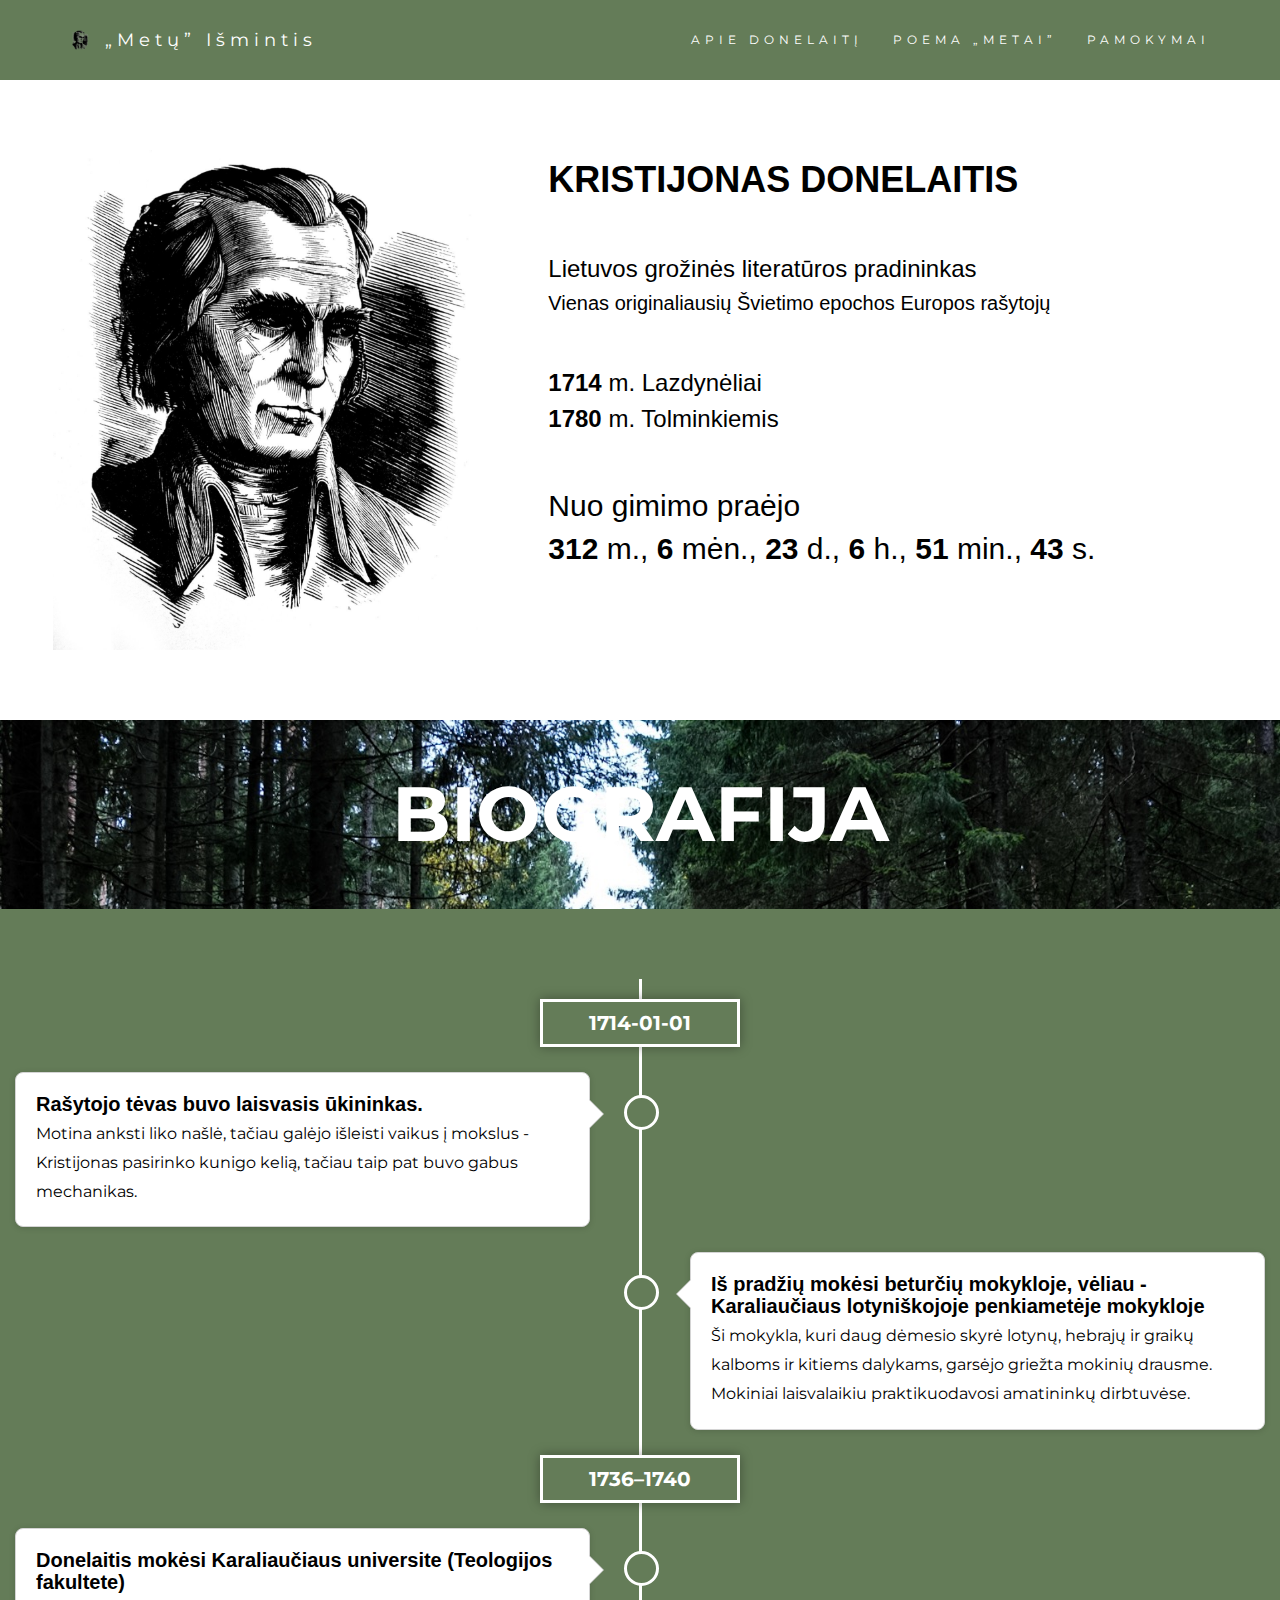
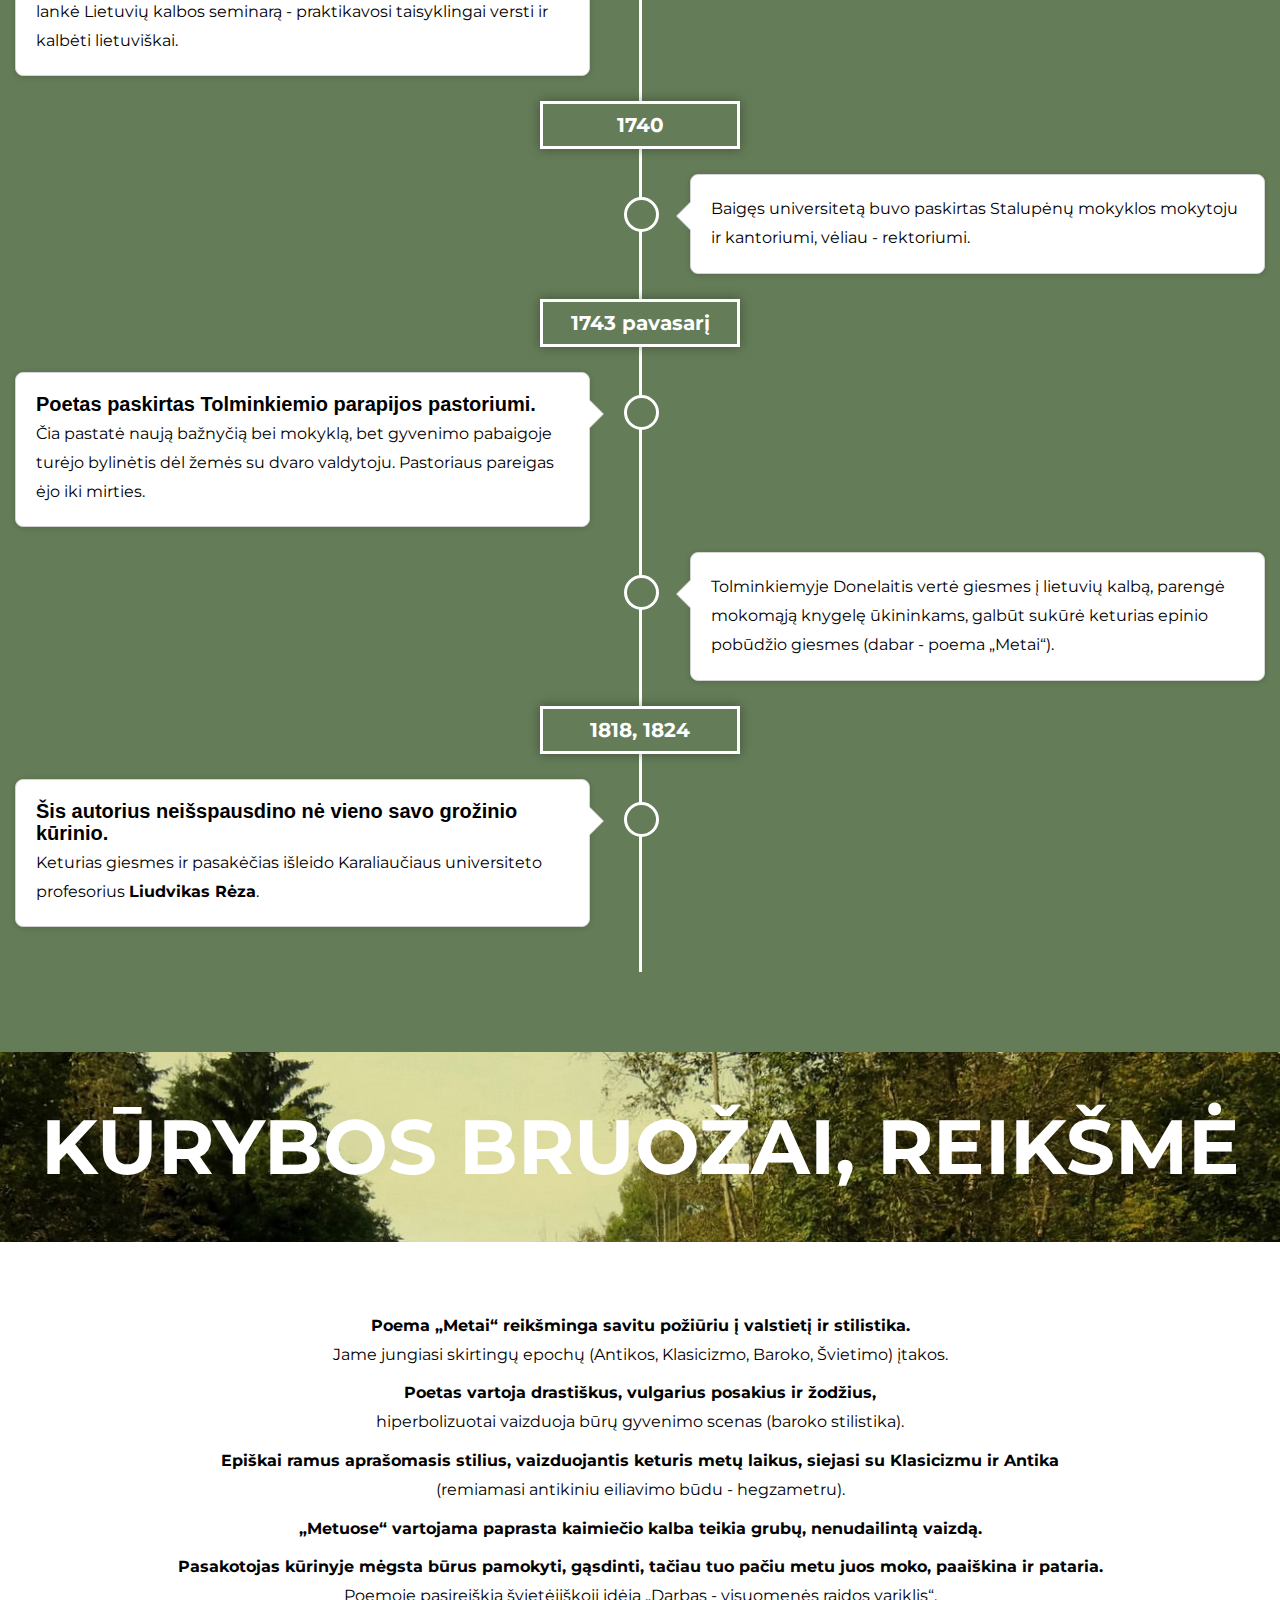
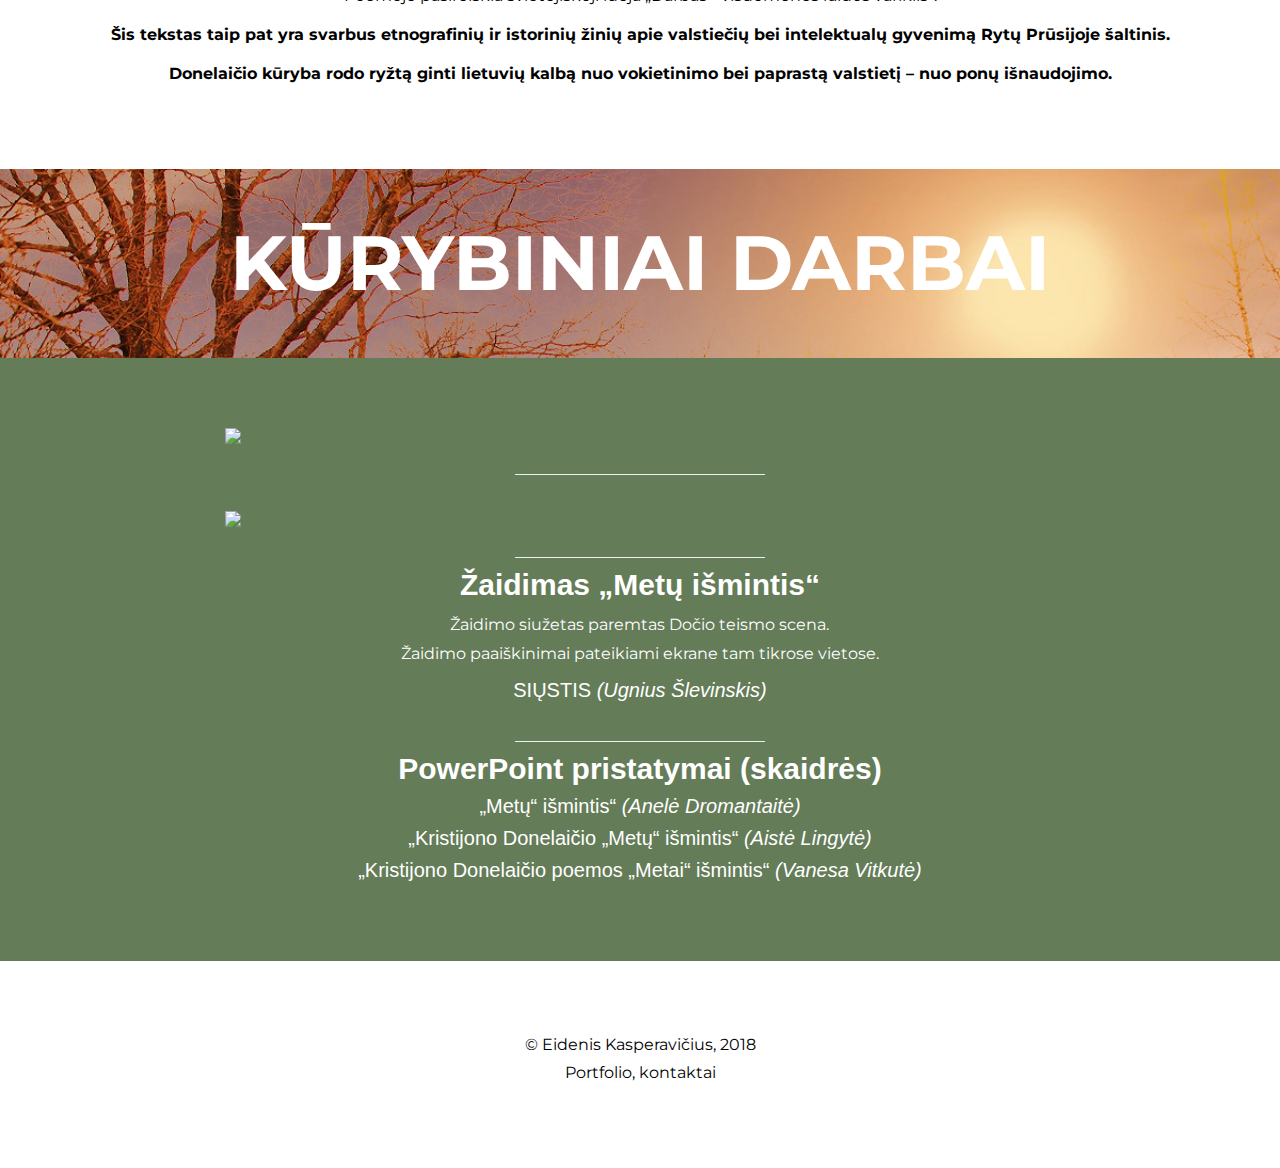
==== index.html @ 5c20af66 "pridėtas vaizdo įrašas" ====
<!DOCTYPE html>
<html lang="en">
<head>
  <!-- Theme Made By www.w3schools.com - No Copyright -->
  <title>Kristijonas Donelaitis</title>
  <meta charset="utf-8">
  <meta name="viewport" content="width=device-width, initial-scale=1">

  <!--ICONS-->
  <link rel="apple-touch-icon" sizes="180x180" href="./icons/apple-touch-icon.png">
  <link rel="icon" type="image/png" sizes="32x32" href="./icons/favicon-32x32.png">
  <link rel="icon" type="image/png" sizes="16x16" href="./icons/favicon-16x16.png">
  <link rel="manifest" href="./icons/site.webmanifest">
  <link rel="mask-icon" href="./icons/safari-pinned-tab.svg" color="#5bbad5">
  <link rel="shortcut icon" href="./icons/favicon.ico">
  <meta name="apple-mobile-web-app-title" content="Kristijonas Donelaitis">
  <meta name="application-name" content="Kristijonas Donelaitis">
  <meta name="msapplication-TileColor" content="#ffc40d">
  <meta name="msapplication-config" content="./icons/browserconfig.xml">
  <meta name="theme-color" content="#ffffff">

  <link rel="stylesheet" href="https://maxcdn.bootstrapcdn.com/bootstrap/3.3.7/css/bootstrap.min.css">
  <link href="https://fonts.googleapis.com/css?family=Montserrat" rel="stylesheet">
  <script src="https://ajax.googleapis.com/ajax/libs/jquery/3.3.1/jquery.min.js"></script>
  <script src="https://maxcdn.bootstrapcdn.com/bootstrap/3.3.7/js/bootstrap.min.js"></script>
  <link rel="stylesheet" href="https://www.w3schools.com/w3css/4/w3.css">
  <link rel="stylesheet" href="https://use.fontawesome.com/releases/v5.5.0/css/all.css" integrity="sha384-B4dIYHKNBt8Bc12p+WXckhzcICo0wtJAoU8YZTY5qE0Id1GSseTk6S+L3BlXeVIU" crossorigin="anonymous">
  <link rel="stylesheet" href="./css/index.css"><link rel="stylesheet" href="./css/timeline.css">
</head>
<body>

<!-- Meniu -->
<header>
  <nav class="navbar navbar-fixed-top navbar-default">
    <div class="container">
      <div class="navbar-header">
        <button type="button" class="navbar-toggle" data-toggle="collapse" data-target="#myNavbar">
          <span class="icon-bar"></span>
          <span class="icon-bar"></span>
          <span class="icon-bar"></span>
        </button>
        <img class="navbar-brand img-responsive" height="50" id="main_logo" src="./icons/favicon-32x32.png"/>
        <a class="navbar-brand" id="main-title" href="#">„Metų” Išmintis</a>
      </div>
      <div class="collapse navbar-collapse" id="myNavbar">
        <ul class="nav navbar-nav navbar-right">
          <li><a href="#">APIE DONELAITĮ</a></li>
          <li><a href="./poema.html">POEMA „METAI”</a></li>
          <li><a href="./pamokymai.html">PAMOKYMAI</a></li>
        </ul>
      </div>
    </div>
  </nav>
</header>
<!-- */Meniu -->

<div class="container-fluid bg-1">
  <div class="row">
    <div class="col-lg-5 center-block text-center">
      <a href="https://lt.wikipedia.org/wiki/Kristijonas_Donelaitis">
        <img src="./img/profile.jpg" id="profile"/>
      </a>
    </div>
    <div class="col-lg-7" class="align-middle text-center">
      <h1 class="align-center"><b>KRISTIJONAS DONELAITIS</b></h1>
      <br>
      <h3>Lietuvos grožinės literatūros pradininkas</h3>
      <h4>Vienas originaliausių Švietimo epochos Europos rašytojų</h4>
      <br>
      <h3><i class="fab fa-envira"></i> <b>1714</b> m. Lazdynėliai</h3>
      <h3><i class="fas fa-cross"></i> <b>1780</b> m. Tolminkiemis</h3>
      <br>
      <h2>Nuo gimimo praėjo</h2>
      <h2 id="counter">klaida</h2>
    </div>
  </div>
</div>

<div class="block">
  <img class="img-parallax" data-speed="-0.75" src="./img/1.jpg" />
  <div><b>BIOGRAFIJA</b></div>
</div>

<div class="container-fluid timeline-container">
  <ul class="timeline">
      <li><div class="tldate">1714-01-01</div></li>
      <li>
        <div class="tl-circ"></div>
        <div class="timeline-panel">
          <div class="tl-heading">
            <h4>Rašytojo tėvas buvo laisvasis ūkininkas.</h4>
          </div>
          <div class="tl-body">
            <p>Motina anksti liko našlė, tačiau galėjo išleisti vaikus į mokslus - Kristijonas pasirinko kunigo kelią, tačiau taip pat buvo gabus mechanikas.</p>
          </div>
        </div>
      </li>
      <li class="timeline-inverted">
        <div class="tl-circ"></div>
        <div class="timeline-panel">
          <div class="tl-heading">
            <h4>Iš pradžių mokėsi beturčių mokykloje, vėliau - Karaliaučiaus lotyniškojoje penkiametėje mokykloje</h4>
          </div>
          <div class="tl-body">
            <p>Ši mokykla, kuri daug dėmesio skyrė lotynų, hebrajų ir graikų kalboms ir kitiems dalykams, garsėjo griežta mokinių drausme. Mokiniai laisvalaikiu praktikuodavosi amatininkų dirbtuvėse.</p>
          </div>
        </div>
      </li>
      <li><div class="tldate">1736–1740</div></li>
      <li>
        <div class="tl-circ"></div>
        <div class="timeline-panel">
          <div class="tl-heading">
            <h4>Donelaitis mokėsi Karaliaučiaus universite (Teologijos fakultete)</h4>
          </div>
          <div class="tl-body">
            <p>lankė Lietuvių kalbos seminarą - praktikavosi taisyklingai versti ir kalbėti lietuviškai.</p>
          </div>
        </div>
      </li>
      <li><div class="tldate">1740</div></li>
      <li class="timeline-inverted">
        <div class="tl-circ"></div>
        <div class="timeline-panel">
          <div class="tl-body">
            <p>Baigęs universitetą buvo paskirtas Stalupėnų mokyklos mokytoju ir kantoriumi, vėliau - rektoriumi.</p>
          </div>
        </div>
      </li>
      <li><div class="tldate">1743 pavasarį</div></li>
      <li>
        <div class="tl-circ"></div>
        <div class="timeline-panel">
          <div class="tl-heading">
            <h4>Poetas paskirtas Tolminkiemio parapijos pastoriumi.</h4>
          </div>
          <div class="tl-body">
            <p>Čia pastatė naują bažnyčią bei mokyklą, bet gyvenimo pabaigoje turėjo bylinėtis dėl žemės su dvaro valdytoju. Pastoriaus pareigas ėjo iki mirties.</p>
          </div>
        </div>
      </li>
      <li class="timeline-inverted">
        <div class="tl-circ"></div>
        <div class="timeline-panel">
          <div class="tl-body">
            <p>Tolminkiemyje Donelaitis vertė giesmes į lietuvių kalbą, parengė mokomąją knygelę ūkininkams, galbūt sukūrė keturias epinio pobūdžio giesmes (dabar - poema „Metai“).</p>
          </div>
        </div>
      </li>
      <li><div class="tldate">1818, 1824</div></li>
      <li>
        <div class="tl-circ"></div>
        <div class="timeline-panel">
          <div class="tl-heading">
            <h4>Šis autorius neišspausdino nė vieno savo grožinio kūrinio.</h4>
          </div>
          <div class="tl-body">
            <p> Keturias giesmes ir pasakėčias išleido Karaliaučiaus universiteto profesorius <b>Liudvikas Rėza</b>.</p>
          </div>
        </div>
      </li>
    </ul>
</div>

<div class="block smallerBlock">
  <img class="img-parallax" data-speed="-0.75" src="./img/2.jpg" />
  <div class="smallerText"><b>KŪRYBOS BRUOŽAI, REIKŠMĖ</b></div>
</div>

<div class="container-fluid text-center bg-1">
  <ul class="no_bullets">
    <li><p><b>Poema „Metai“ reikšminga savitu požiūriu į valstietį ir stilistika.</b> <br>Jame jungiasi skirtingų epochų (Antikos, Klasicizmo, Baroko, Švietimo) įtakos. </p></li>
    <i class="fas fa-arrow-down"></i>
    <li><p><b>Poetas vartoja drastiškus, vulgarius posakius ir žodžius,</b><br> hiperbolizuotai vaizduoja būrų gyvenimo scenas (baroko stilistika).</p></li>
    <i class="fas fa-arrow-down"></i>
    <li><p><b>Epiškai ramus aprašomasis stilius, vaizduojantis keturis metų laikus, siejasi su Klasicizmu ir Antika</b><br> (remiamasi antikiniu eiliavimo būdu - hegzametru).</p></li>
    <i class="fas fa-arrow-down"></i>
    <li><p><b>„Metuose“ vartojama paprasta kaimiečio kalba teikia grubų, nenudailintą vaizdą.</b></p></li>
    <i class="fas fa-arrow-down"></i>
    <li><p><b>Pasakotojas kūrinyje mėgsta būrus pamokyti, gąsdinti, tačiau tuo pačiu metu juos moko, paaiškina ir pataria.</b><br> Poemoje pasireiškia švietėjiškoji idėja „Darbas - visuomenės raidos variklis“.</p></li>
    <i class="fas fa-arrow-down"></i>
    <li><p><b>Šis tekstas taip pat yra svarbus etnografinių ir istorinių žinių apie valstiečių bei intelektualų gyvenimą Rytų Prūsijoje šaltinis.</b></p></li>
    <i class="fas fa-arrow-down"></i>
    <li><p><b>Donelaičio kūryba rodo ryžtą ginti lietuvių kalbą nuo vokietinimo bei paprastą valstietį – nuo ponų išnaudojimo.</b></p></li>
  </ul>
</div>

<div class="block">
  <img class="img-parallax" data-speed="-0.75" src="./img/8.jpg" />
  <div><b>KŪRYBINIAI DARBAI</b></div>
</div>

<div class="container-fluid text-center bg-2">
  <div class="row">
    <div class="col-md-1"></div>
    <div class="col-md-10">
      <div class="wrapper">
          <div class="h_iframe">
              <img class="ratio" src="http://placehold.it/16x9"/>
              <iframe src="https://www.youtube-nocookie.com/embed/yUpT_P3wn9A" frameborder="0" allowfullscreen></iframe>
          </div>
      </div>
    </div>
    <div class="col-md-1"></div>
  </div>
  <hr class="proj-hr">
  <br>
  <div class="row">
    <div class="col-md-1"></div>
    <div class="col-md-10">
      <div class="wrapper">
          <div class="h_iframe">
              <img class="ratio" src="http://placehold.it/16x9"/>
              <iframe width="560" height="315" src="https://www.youtube.com/embed/qPJymT4bkq0" frameborder="0" allow="accelerometer; autoplay; encrypted-media; gyroscope; picture-in-picture" allowfullscreen></iframe>
          </div>
      </div>
    </div>
    <div class="col-md-1"></div>
  </div>
  <hr class="proj-hr">
  <div class="row">
    <div class="col-md-2"></div>
    <div class="col-md-8 text-center">
      <h2><b>Žaidimas „Metų išmintis“</b></h2>
      <p>Žaidimo siužetas paremtas Dočio teismo scena.<br>Žaidimo paaiškinimai pateikiami ekrane tam tikrose vietose.</p>
      <h4><a href="https://www68.zippyshare.com/d/K760umz9/116/metai0.8.zip">SIŲSTIS</a> <i>(Ugnius Šlevinskis)</i></h4>
    </div>
    <div class="col-md-2"></div>
  </div>
  <hr class="proj-hr">
  <div class="row">
    <div class="col-md-2"></div>
    <div class="col-md-8">
      <h2><b>PowerPoint pristatymai (skaidrės)</b></h2>
      <h4><a href="./files/metu-ismintis-2.pptx">„Metų“ išmintis“</a> <i>(Anelė Dromantaitė)</i></h4>
      <h4><a href="./files/metu-ismintis-1.pptx">„Kristijono Donelaičio „Metų“ išmintis“</a> <i>(Aistė Lingytė)</i></h4>
      <h4><a href="./files/metu-ismintis-3.pptx">„Kristijono Donelaičio poemos „Metai“ išmintis“</a> <i>(Vanesa Vitkutė)</i></h4>
    </div>
    <div class="col-md-2"></div>
  </div>
</div>

<!-- Kontaktai -->
<footer class="container-fluid bg-1 text-center">
	<p>© Eidenis Kasperavičius, 2018<br>
	<a href="https://bit.ly/eidenis">Portfolio, kontaktai</a></p>
</footer>
<!-- /*Kontaktai -->

<script src="./js/moment.js"></script>
<script src="./js/index.js"></script>
</body>
</html>
---- css/index.css ----
body {
    font: 20px Montserrat, sans-serif;
    line-height: 1.8;
    color: #f5f6f7;
}
p {font-size: 16px;}
.margin {margin-bottom: 45px;}
.bg-1 {
    background-color: #ffffff; /* Green */
    color: #000;
}
.bg-2 {
    background-color: #647c58; /* Dark Blue */
    color: #ffffff;
}
.bg-3 {
    background-color: #ffffff; /* White */
    color: #555555;
}
.bg-4 {
    background-color: #2f2f2f; /* Black Gray */
    color: #fff;
}
.container-fluid {
    padding-top: 70px;
    padding-bottom: 70px;
}
.navbar {
    background-color: #647c58;
    padding-top: 15px;
    padding-bottom: 15px;
    border: 0;
    border-radius: 0;
    margin-bottom: 0;
    font-size: 12px;
    letter-spacing: 5px;
    z-index: 2;
}
.navbar a {
  color: #fff !important;
}
.navbar-nav  li a:hover {
    color: black !important;
}
.navbar-header {
  height: 50px;
}
.navbar-brand {
  height: 50px;
}
img {
  size: 100px;
}
@media (max-width: 369px) {
  #main_logo {
    display: none;
  }
}

body {
  padding-top: 80px;
}

#profile {
  max-height: 500px;
  max-width: 427px;
  width: 100%;
}

.transparent {
  opacity: 0.9;
}

.narrow {
  width: 70%;
  margin:auto;
}
#img1 {
  max-height: 400px;
}

.vert-center {
  display: flex;
  align-items: center;
}

.darkborderright {
  border-right: 1px solid black;
}
.darkborderleft {
  border-left: 1px solid black;
}
.borderright {
  border-right: 1px solid white;
}
.borderleft {
  border-left: 1px solid white;
}

@media (max-width: 1200px) {
  .navbar-header {
      float: none;
  }
  .navbar-left,.navbar-right {
      float: none !important;
  }
  .navbar-toggle {
      display: block;
  }
  .navbar-collapse {
      border-top: 1px solid transparent;
      box-shadow: inset 0 1px 0 rgb(255, 255, 255, 0.3);
      border-top-color: rgb(255, 255, 255, 0.3) !important;
  }
  .navbar-fixed-top {
      top: 0;
      border-width: 0 0 1px;
  }
  .navbar-collapse.collapse {
      display: none!important;
  }
  .navbar-nav {
     float: none!important;
     margin-top: 7.5px;
  }
  .navbar-nav>li {
      float: none;
  }
  .navbar-nav>li>a {
      padding-top: 10px;
      padding-bottom: 10px;
  }
  .collapse.in{
      display:block !important;
  }
  .borderleft {
    border: none;
  }
  .borderright {
    border: none;
  }
  .darkborderleft {
    border: none;
  }
  .darkborderright {
    border: none;
  }
}

.no_bullets {
  list-style-type: none;
  padding-left: 0;
}

#turinys {
  margin:auto;
  padding:0;
}

a.anchor {
    display: block;
    position: relative;
    top: -80px;
    visibility: hidden;
}

pre {
  border: none;
}

.bg-2 pre {
  background-color: #647c58;
  color: #fff;
}

#myBtn {
    display: none; /* Hidden by default */
    position: fixed; /* Fixed/sticky position */
    bottom: 20px; /* Place the button at the bottom of the page */
    right: 30px; /* Place the button 30px from the right */
    z-index: 99; /* Make sure it does not overlap */
    border: none; /* Remove borders */
    outline: none; /* Remove outline */
    background-color: #647c58; /* Set a background color */
    border: 2px solid;
    color: white; /* Text color */
    border-color: white;
    cursor: pointer; /* Add a mouse pointer on hover */
    padding: 15px; /* Some padding */
    border-radius: 10px; /* Rounded corners */
    font-size: 18px; /* Increase font size */
}

#myBtn:hover {
    background-color: white; /* Add a dark-grey background on hover */
    color: #647c58; /* Text color */
    border-color: #647c58;
}

.pamokymai-title {
  display: inline;
  font-weight: bold;
}

.pamokymai-quote, .poema-body pre {
  font-size: 15px;
}

.poema-body p {
  text-align: center;
}

/* Container holding the image and the text */
.mycontainer {
  position: relative;
  text-align: center;
  color: white;
  width: 100%;
  padding: 0;
}

.shadow {
  box-shadow: 0px 8px 10px -5px black;
}

.headingimage {
  position: relative;
  z-index: -2;
  width: 100%;
}

/* Centered text */
.centered {
  position: absolute;
  top: 50%;
  left: 50%;
  transform: translate(-50%, -50%);
}

/*---------------------PARLAX----------------------*/
.block{
  width: 100%;
  height: 100%;
  position: relative;
  overflow: hidden;
  font-size: 16px;
}
.block div{
  position: relative;
  display: block;
  text-align: center;
  margin: 0;
  top: 50%;
  font-size: 6vw;
  color: white;
  font-weight: 400;
  padding-top: 2vw;
  padding-bottom: 2vw;
}
.img-parallax {
  width: 100vmax;
  z-index: -1;
  position: absolute;
  top: 0;
  left: 50%;
  transform: translate(-50%,0);
  pointer-events: none
}

.smallerBlock {
  font-size: 8px;
}

.smallerBlock div {
  font-size: 6vw;
}

.wrapper         {width:80%;height:100%;margin:0 auto}
.h_iframe        {position:relative;}
.h_iframe .ratio {display:block;width:100%;height:auto;}
.h_iframe iframe {position:absolute;top:0;left:0;width:100%; height:100%;}

.proj-hr {
  width: 20%;
  margin:auto;
  margin-top: 30px;
}
---- css/timeline.css ----
.timeline-container { background: #647c58; }

.timeline-container img { border: 0; max-width: 100%; }

.page-header h1 {
  font-size: 3.26em;
  text-align: center;
  color: #efefef;
  text-shadow: 1px 1px 0 #000;
}

/** timeline box structure **/
.timeline {
  list-style: none;
  padding: 20px 0 20px;
  position: relative;
}

.timeline:before {
  top: 0;
  bottom: 0;
  position: absolute;
  content: " ";
  width: 3px;
  background-color: white;
  left: 50%;
  margin-left: -1.5px;
}

.tldate {
  display: block;
  width: 200px;
  background: #647c58;
  border: 3px solid white;
  color: white;
  margin: 0 auto;
  padding: 3px 0;
  font-weight: bold;
  text-align: center;
  -webkit-box-shadow: 0 0 11px rgba(0,0,0,0.35);
}

.timeline li {
  margin-bottom: 25px;
  position: relative;
}

.timeline li:before, .timeline li:after {
  content: " ";
  display: table;
}
.timeline li:after {
  clear: both;
}
.timeline li:before, .timeline li:after {
  content: " ";
  display: table;
}

/** timeline panels **/
.timeline li .timeline-panel {
  width: 46%;
  float: left;
  background: #fff;
  border: 1px solid #d4d4d4;
  padding: 20px;
  position: relative;
  -webkit-border-radius: 8px;
  -moz-border-radius: 8px;
  border-radius: 8px;
  -webkit-box-shadow: 0 1px 6px rgba(0, 0, 0, 0.15);
  -moz-box-shadow: 0 1px 6px rgba(0, 0, 0, 0.15);
  box-shadow: 0 1px 6px rgba(0, 0, 0, 0.15);
}

/** panel arrows **/
.timeline li .timeline-panel:before {
  position: absolute;
  top: 26px;
  right: -15px;
  display: inline-block;
  border-top: 15px solid transparent;
  border-left: 15px solid #ccc;
  border-right: 0 solid #ccc;
  border-bottom: 15px solid transparent;
  content: " ";
}

.timeline li .timeline-panel:after {
  position: absolute;
  top: 27px;
  right: -14px;
  display: inline-block;
  border-top: 14px solid transparent;
  border-left: 14px solid #fff;
  border-right: 0 solid #fff;
  border-bottom: 14px solid transparent;
  content: " ";
}
.timeline li .timeline-panel.noarrow:before, .timeline li .timeline-panel.noarrow:after {
  top:0;
  right:0;
  display: none;
  border: 0;
}

.timeline li.timeline-inverted .timeline-panel {
  float: right;
}

.timeline li.timeline-inverted .timeline-panel:before {
  border-left-width: 0;
  border-right-width: 15px;
  left: -15px;
  right: auto;
}

.timeline li.timeline-inverted .timeline-panel:after {
  border-left-width: 0;
  border-right-width: 14px;
  left: -14px;
  right: auto;
}


/** timeline circle icons **/
.timeline li .tl-circ {
  position: absolute;
  top: 23px;
  left: 50%;
  text-align: center;
  background: #647c58;
  color: #fff;
  width: 35px;
  height: 35px;
  line-height: 35px;
  margin-left: -16px;
  border: 3px solid white;
  border-top-right-radius: 50%;
  border-top-left-radius: 50%;
  border-bottom-right-radius: 50%;
  border-bottom-left-radius: 50%;
  z-index: 1;
}


/** timeline content **/

.tl-heading h4 {
  margin: 0;
  color: black;
  margin-bottom: 5px;
  font-weight: bold;
}
.tl-body p {
  color: black;
}

.tl-body p, .tl-body ul {
  margin-bottom: 0;
}

.tl-body > p + p {
  margin-top: 5px;
}

/** media queries **/
@media (max-width: 991px) {
  .timeline li .timeline-panel {
    width: 44%;
  }
}

@media (max-width: 700px) {
  .page-header h1 { font-size: 1.8em; }

  ul.timeline:before {
    left: 40px;
  }

  .tldate { width: 140px; }

  ul.timeline li .timeline-panel {
    width: calc(100% - 90px);
    width: -moz-calc(100% - 90px);
    width: -webkit-calc(100% - 90px);
  }

  ul.timeline li .tl-circ {
    top: 22px;
    left: 22px;
    margin-left: 0;

  }
  ul.timeline > li > .tldate {
    margin: 0;
  }

  ul.timeline > li > .timeline-panel {
    float: right;
  }

  ul.timeline > li > .timeline-panel:before {
    border-left-width: 0;
    border-right-width: 15px;
    left: -15px;
    right: auto;
  }

  ul.timeline > li > .timeline-panel:after {
    border-left-width: 0;
    border-right-width: 14px;
    left: -14px;
    right: auto;
  }
}
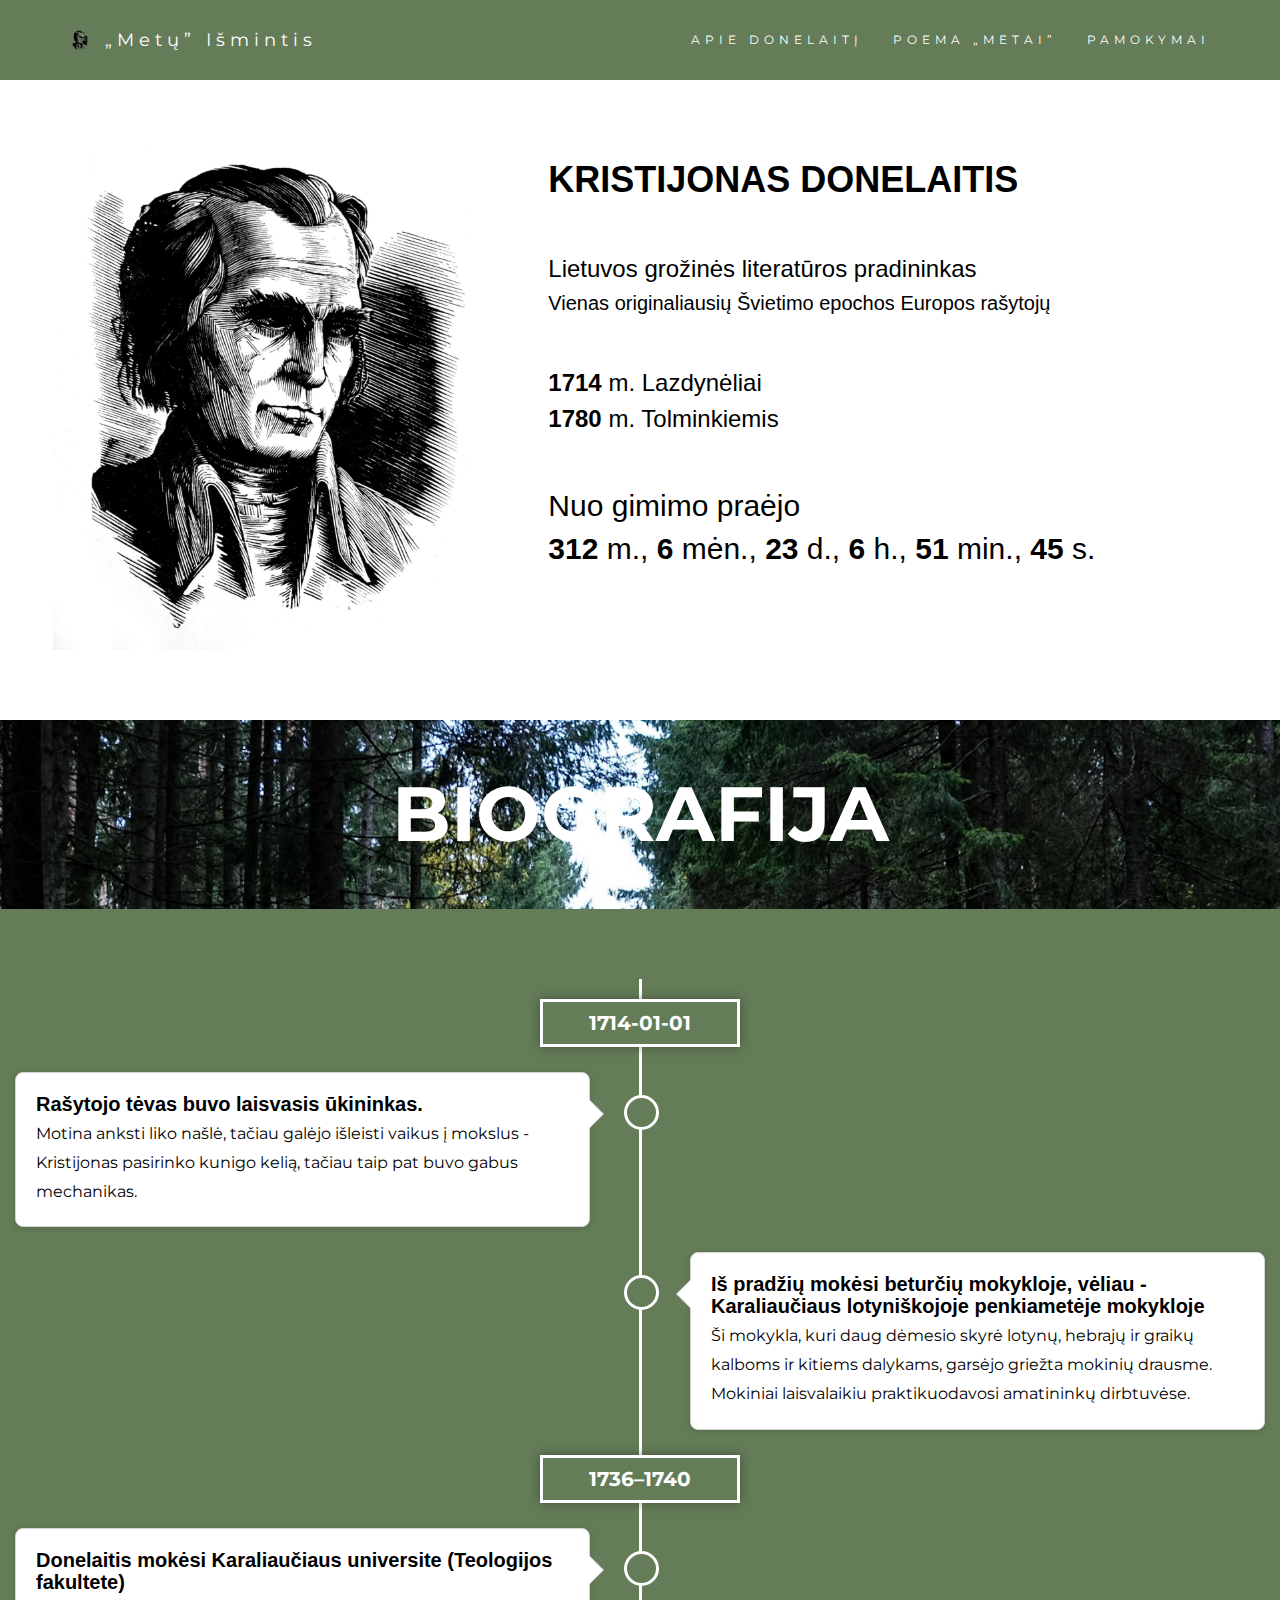
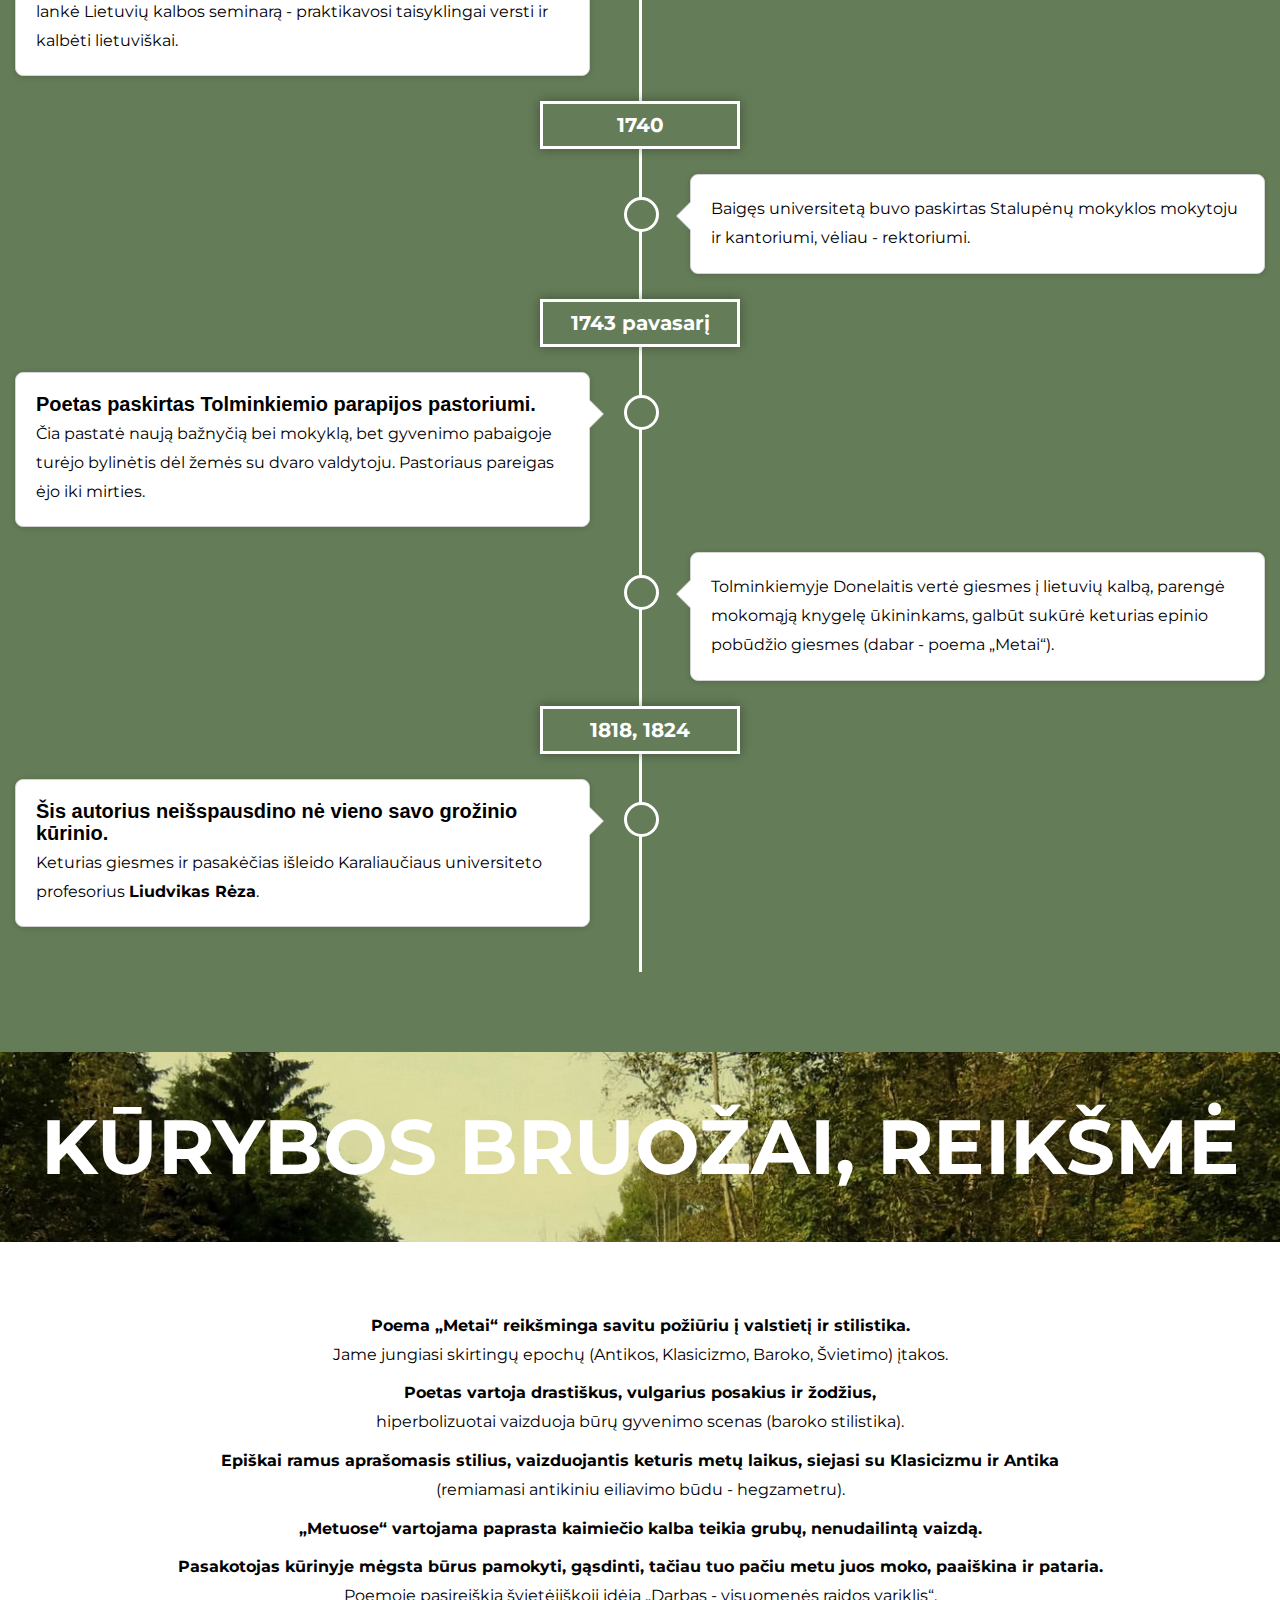
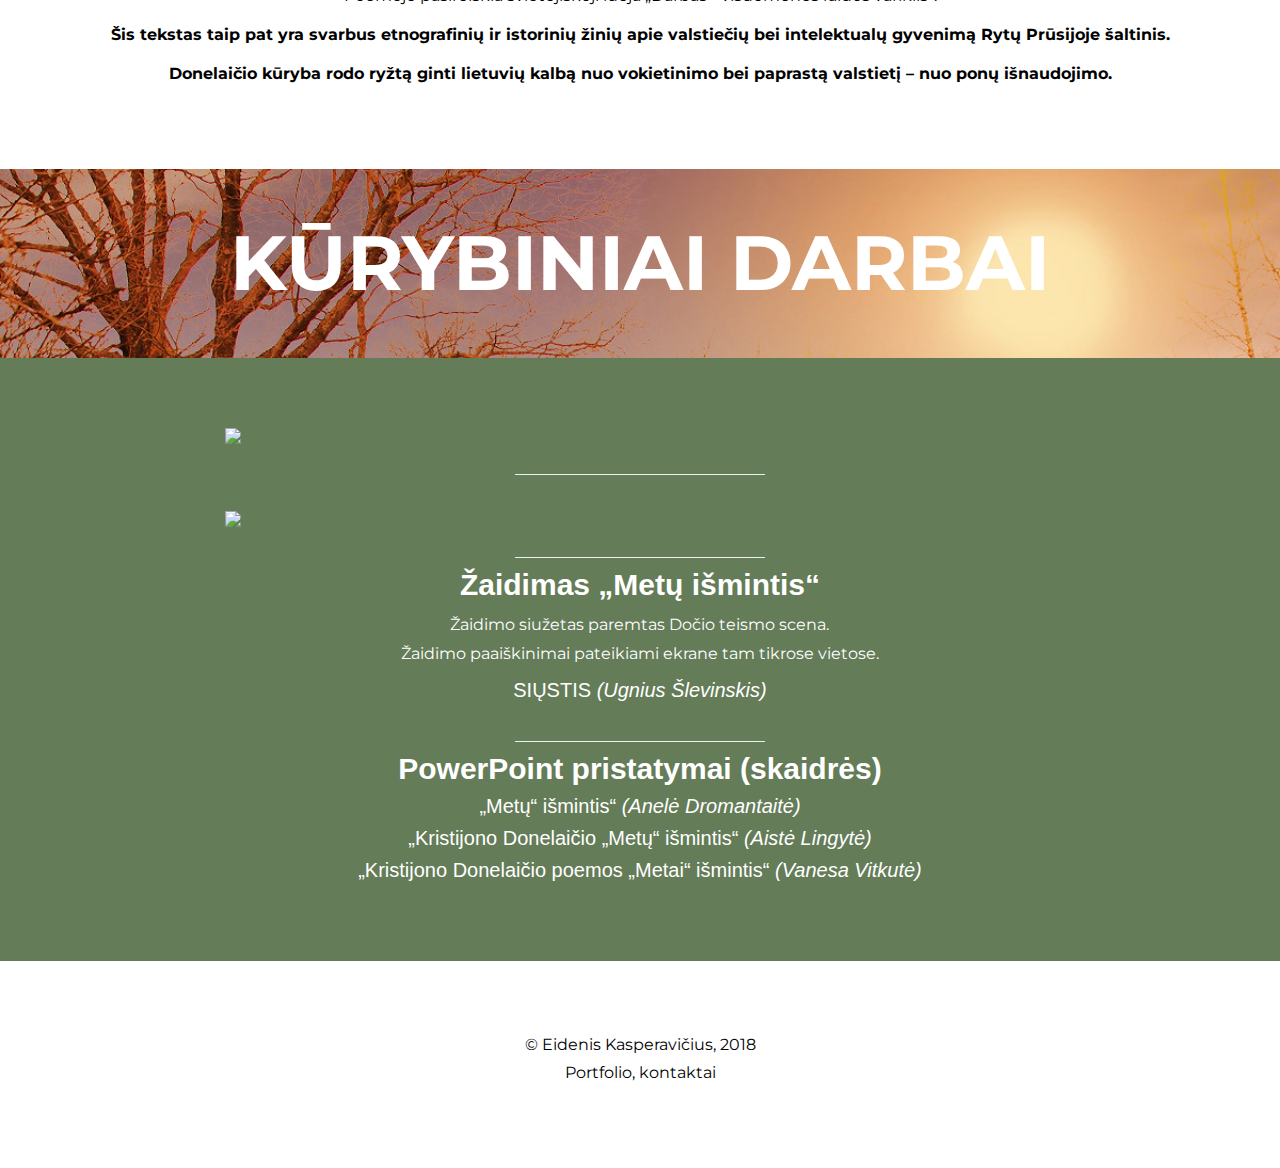
==== commit 151e3083: "OPEN GRAPH" ====
--- a/index.html
+++ b/index.html
@@ -18,6 +18,8 @@
   <meta name="msapplication-TileColor" content="#ffc40d">
   <meta name="msapplication-config" content="./icons/browserconfig.xml">
   <meta name="theme-color" content="#ffffff">
+  <meta name="og:image" content="./icons/apple-touch-icon.png">
+  <meta name="og:description" content="Gargždų „Vaivorykštės“ gimnazijos mokinių kūrybinių darbų svetainė">
 
   <link rel="stylesheet" href="https://maxcdn.bootstrapcdn.com/bootstrap/3.3.7/css/bootstrap.min.css">
   <link href="https://fonts.googleapis.com/css?family=Montserrat" rel="stylesheet">
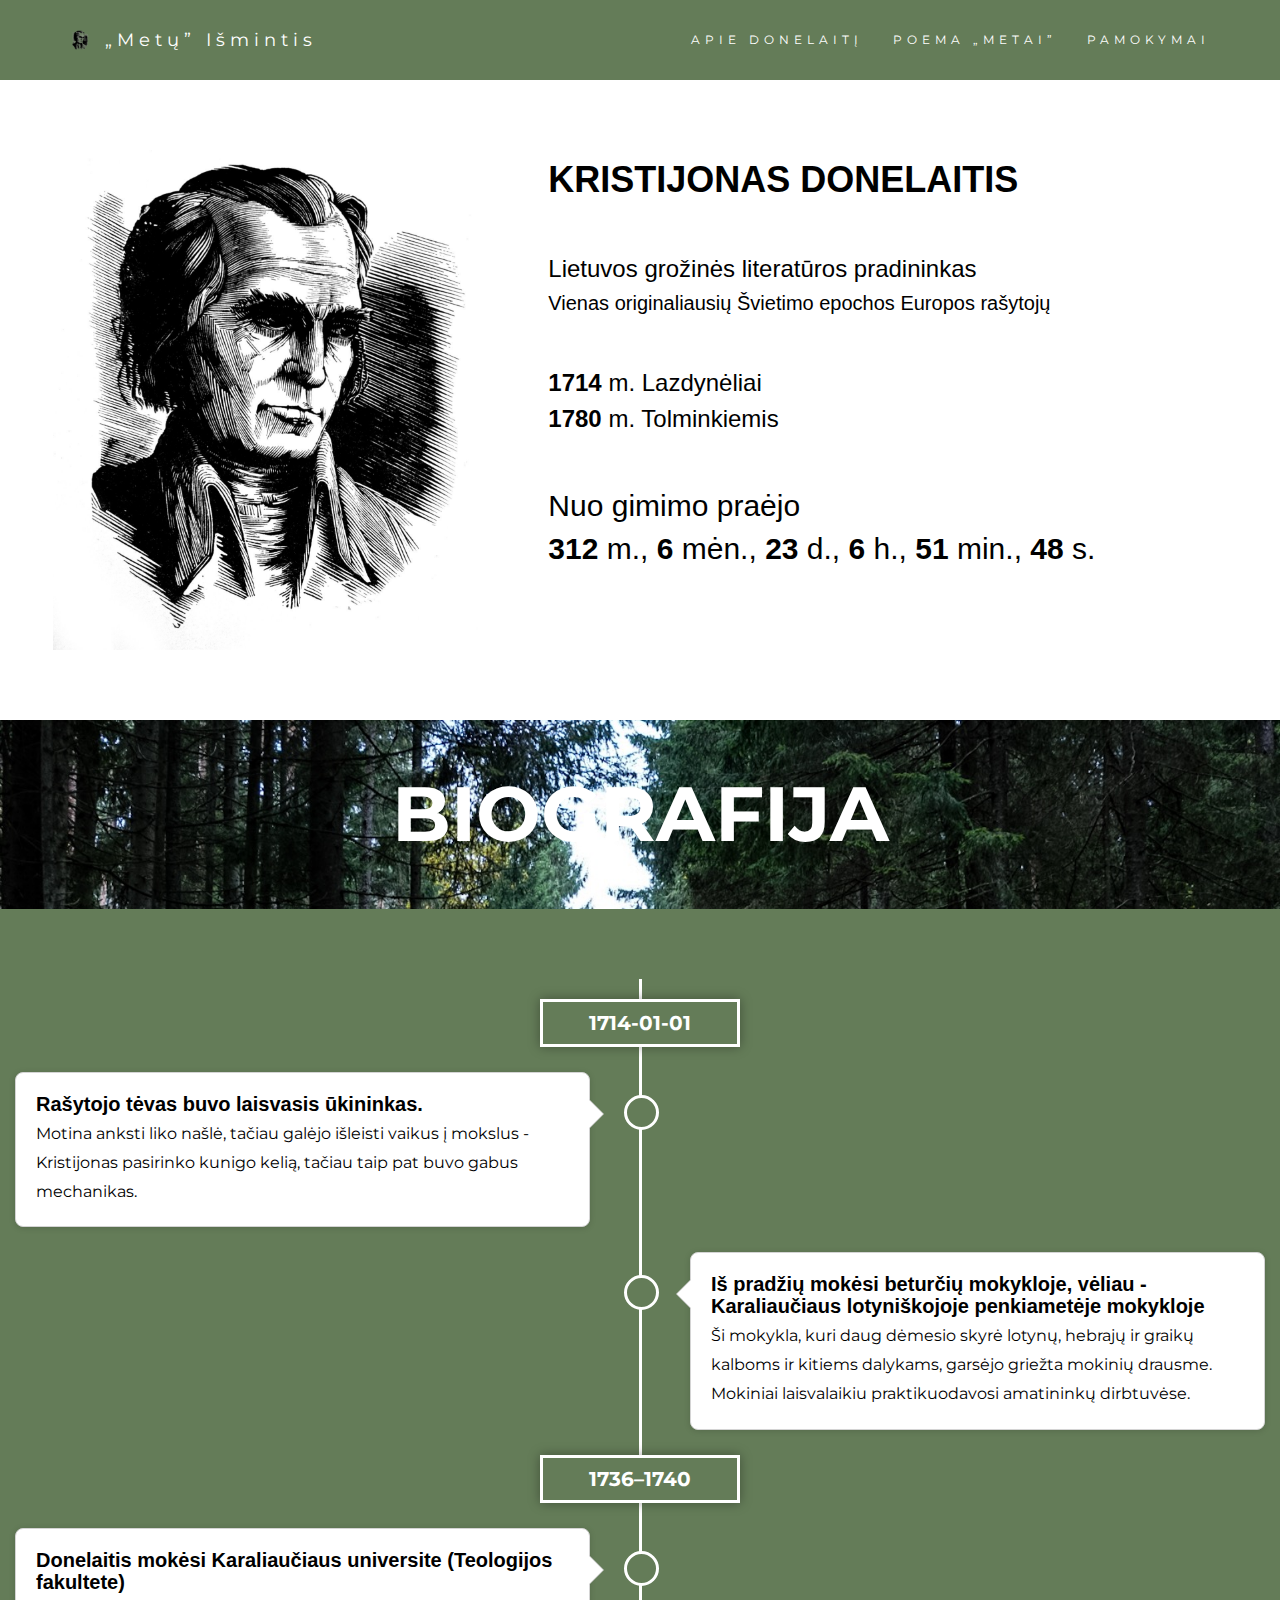
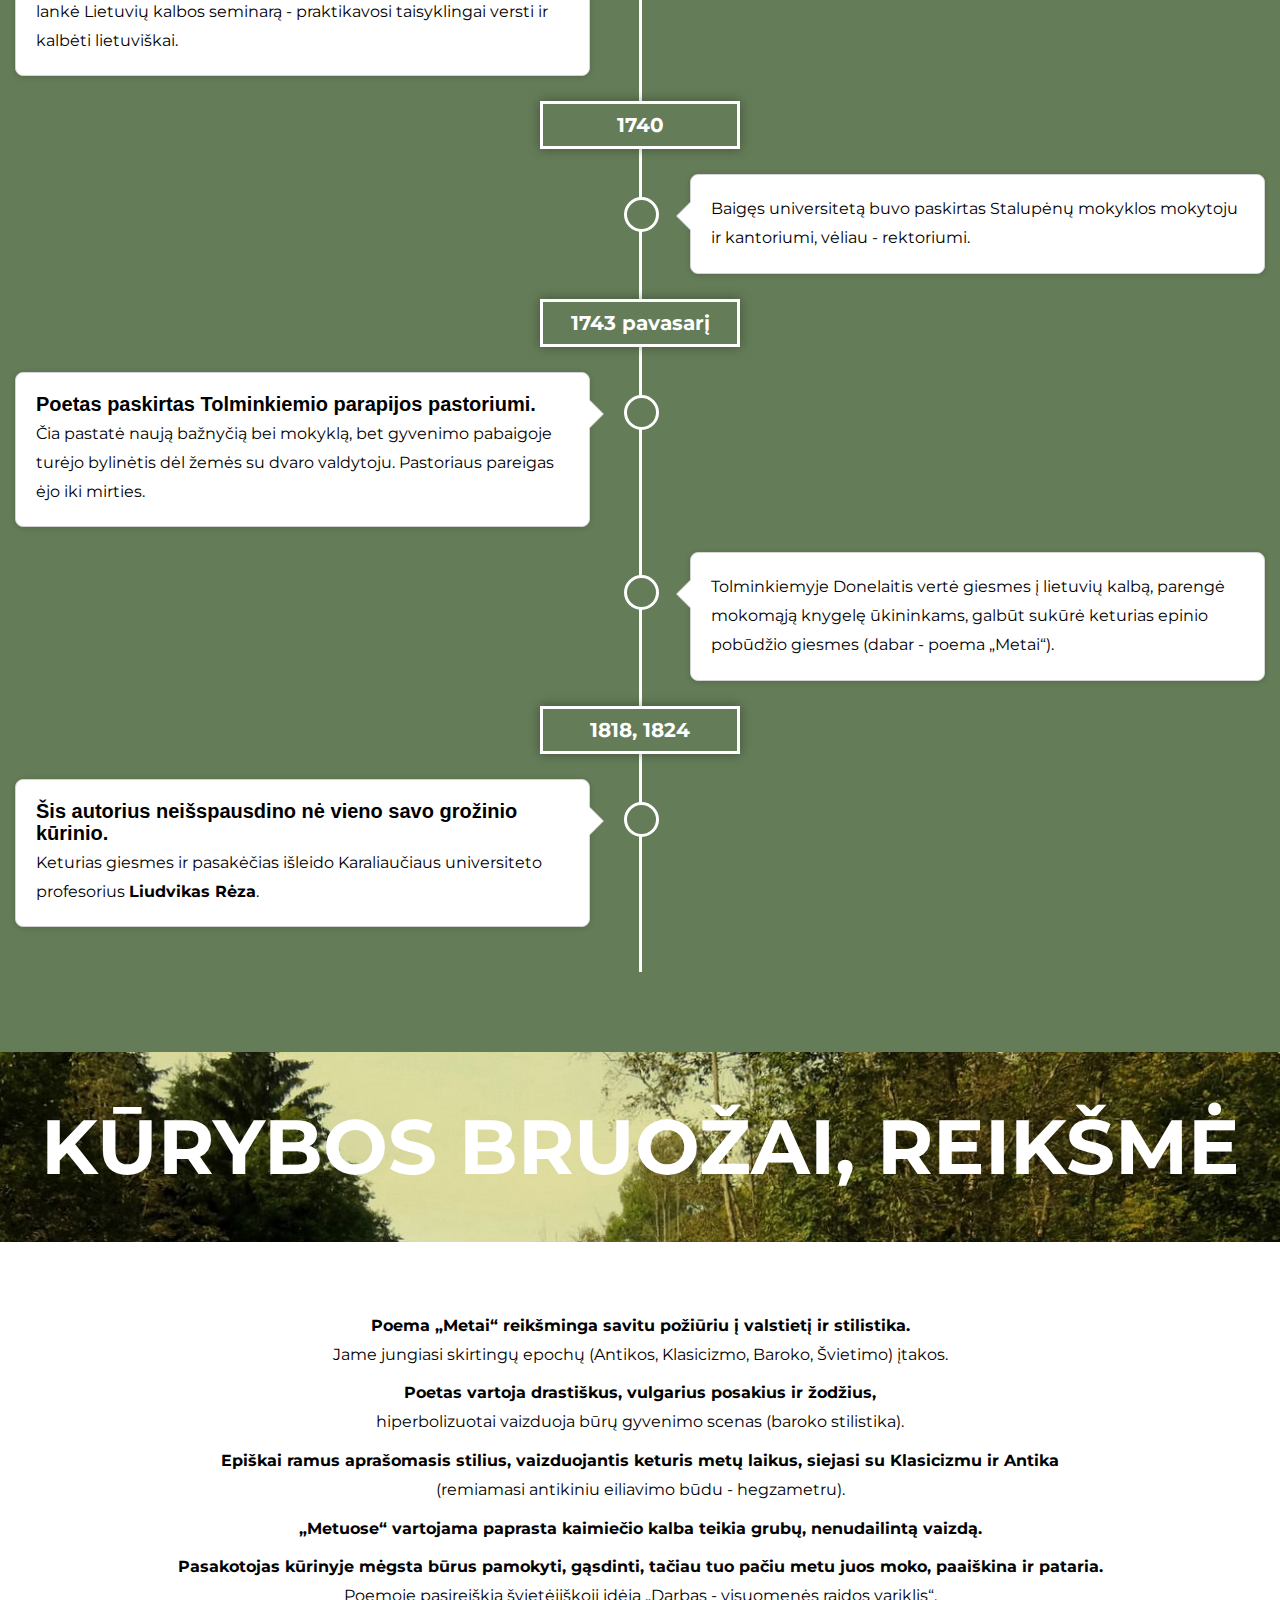
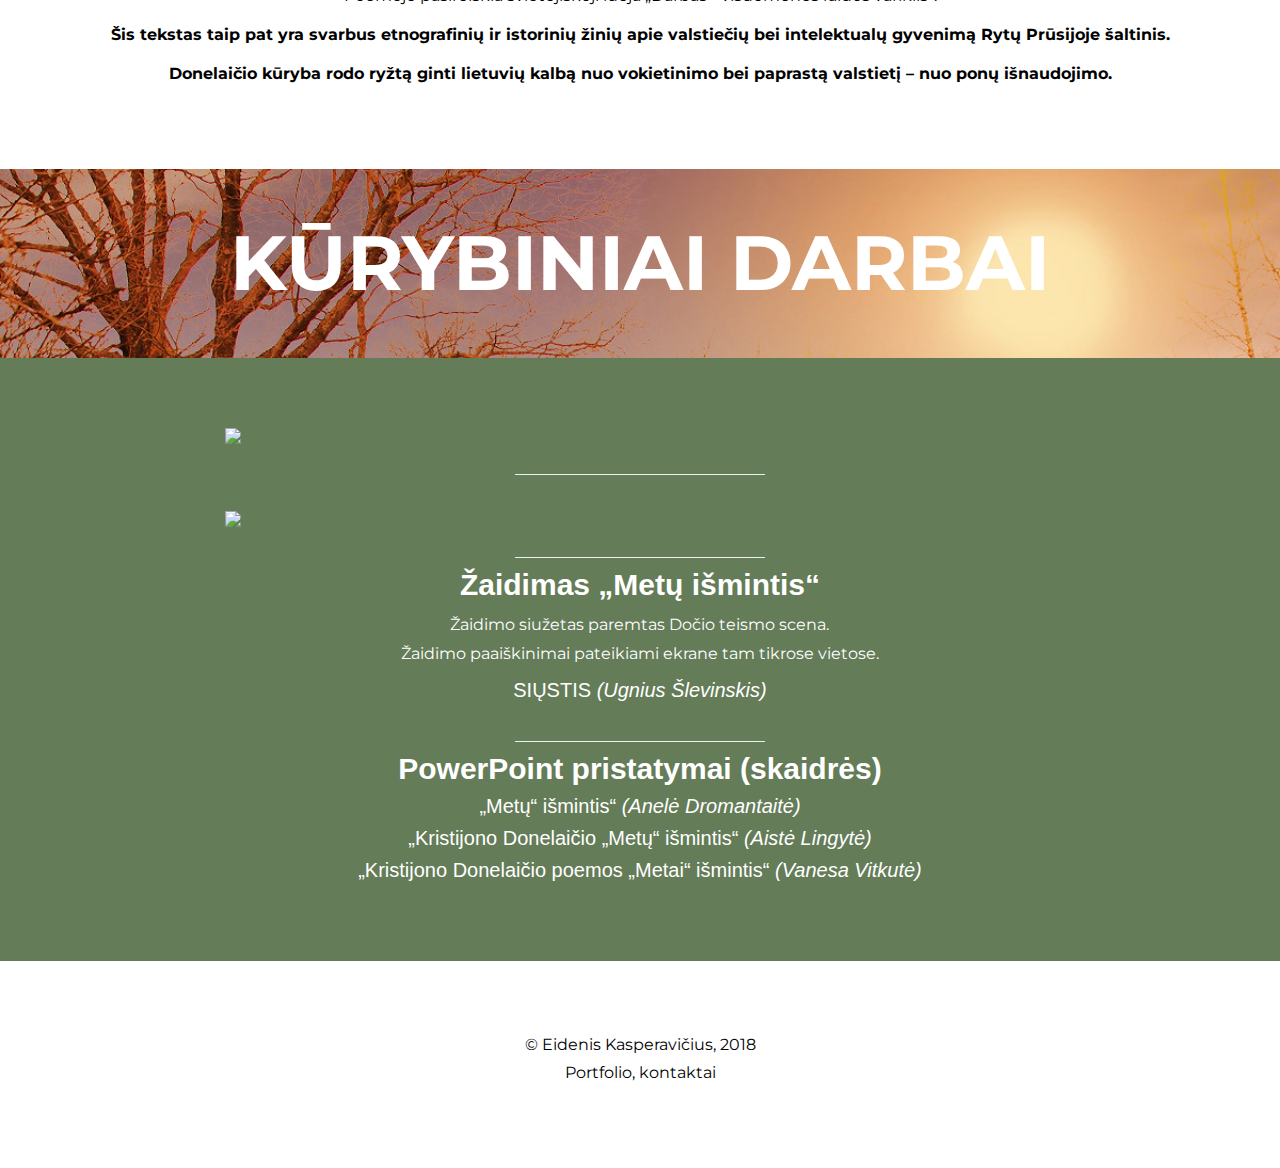
==== commit 73859db0: "OPEN GRAPH" ====
--- a/index.html
+++ b/index.html
@@ -18,8 +18,8 @@
   <meta name="msapplication-TileColor" content="#ffc40d">
   <meta name="msapplication-config" content="./icons/browserconfig.xml">
   <meta name="theme-color" content="#ffffff">
-  <meta name="og:image" content="./icons/apple-touch-icon.png">
-  <meta name="og:description" content="Gargždų „Vaivorykštės“ gimnazijos mokinių kūrybinių darbų svetainė">
+  <meta property="og:image" content="./icons/apple-touch-icon.png">
+  <meta property="og:description" content="Gargždų „Vaivorykštės“ gimnazijos mokinių kūrybinių darbų svetainė">
 
   <link rel="stylesheet" href="https://maxcdn.bootstrapcdn.com/bootstrap/3.3.7/css/bootstrap.min.css">
   <link href="https://fonts.googleapis.com/css?family=Montserrat" rel="stylesheet">
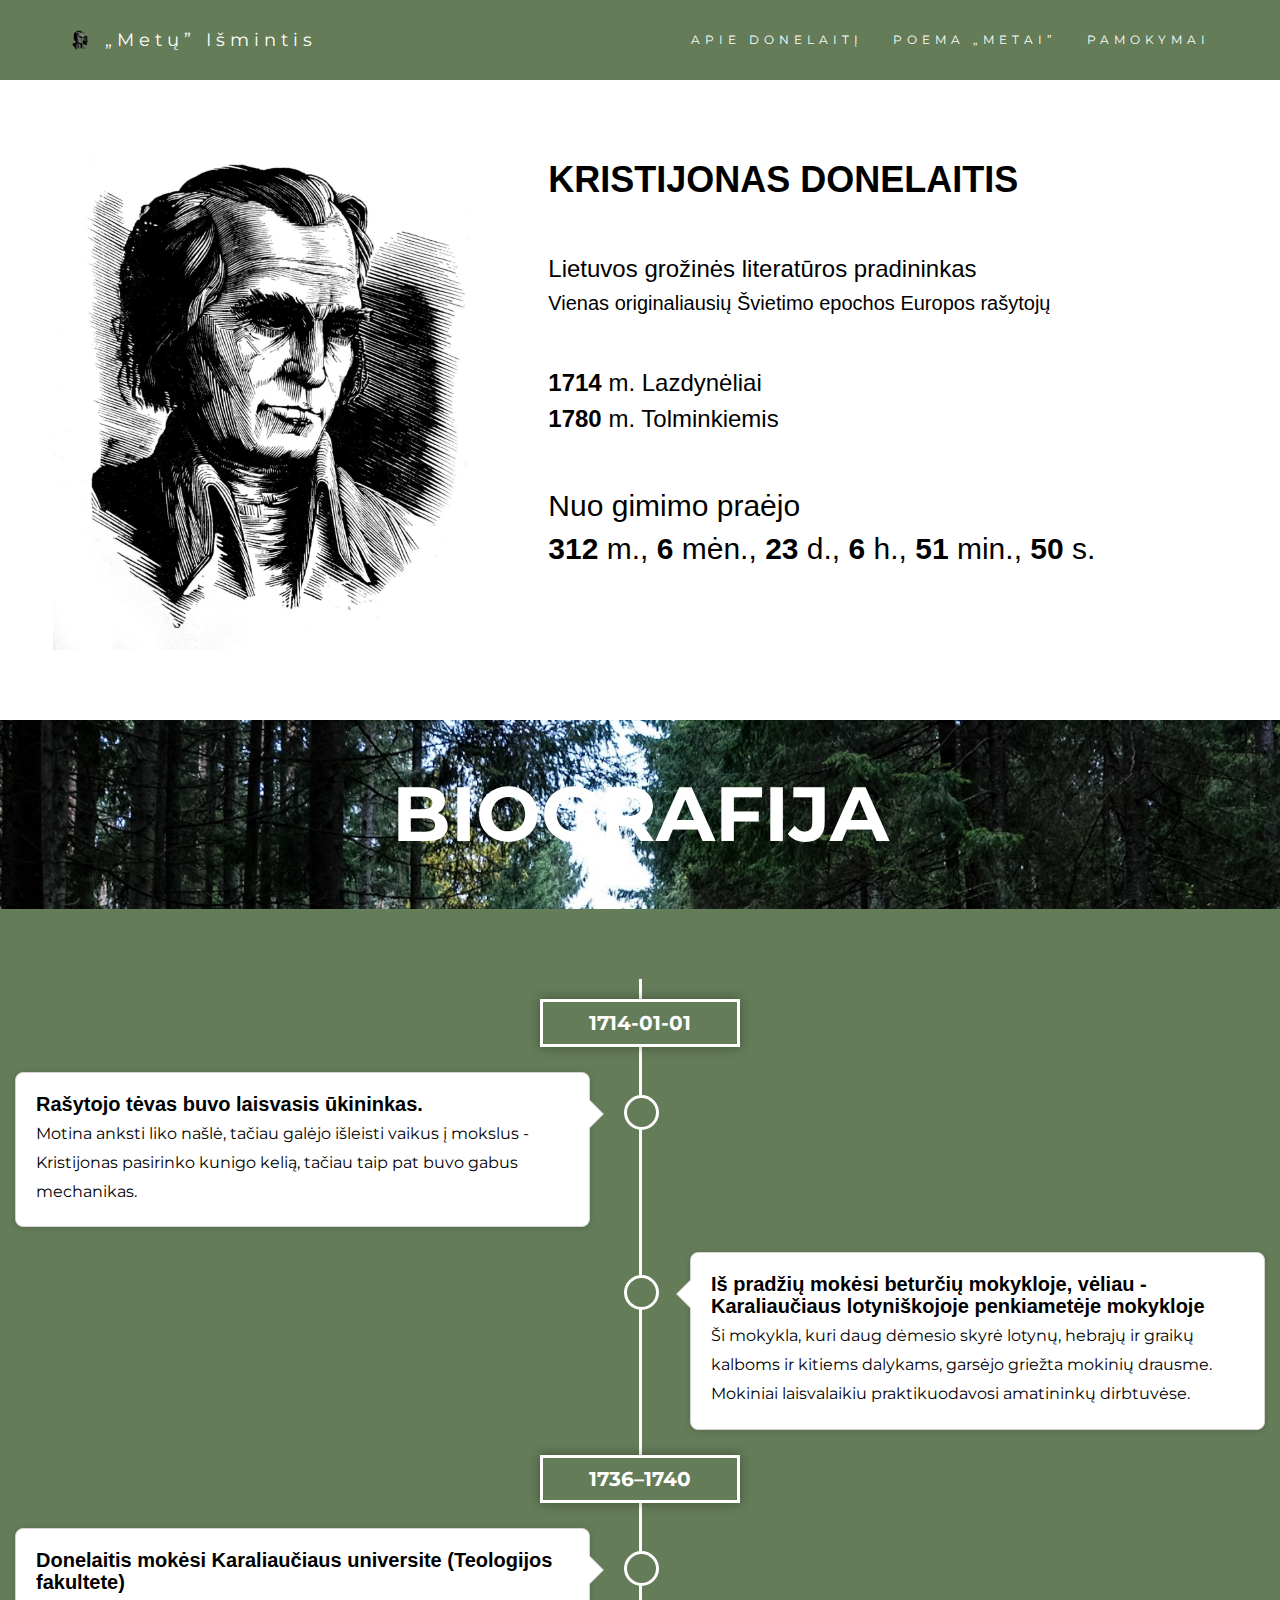
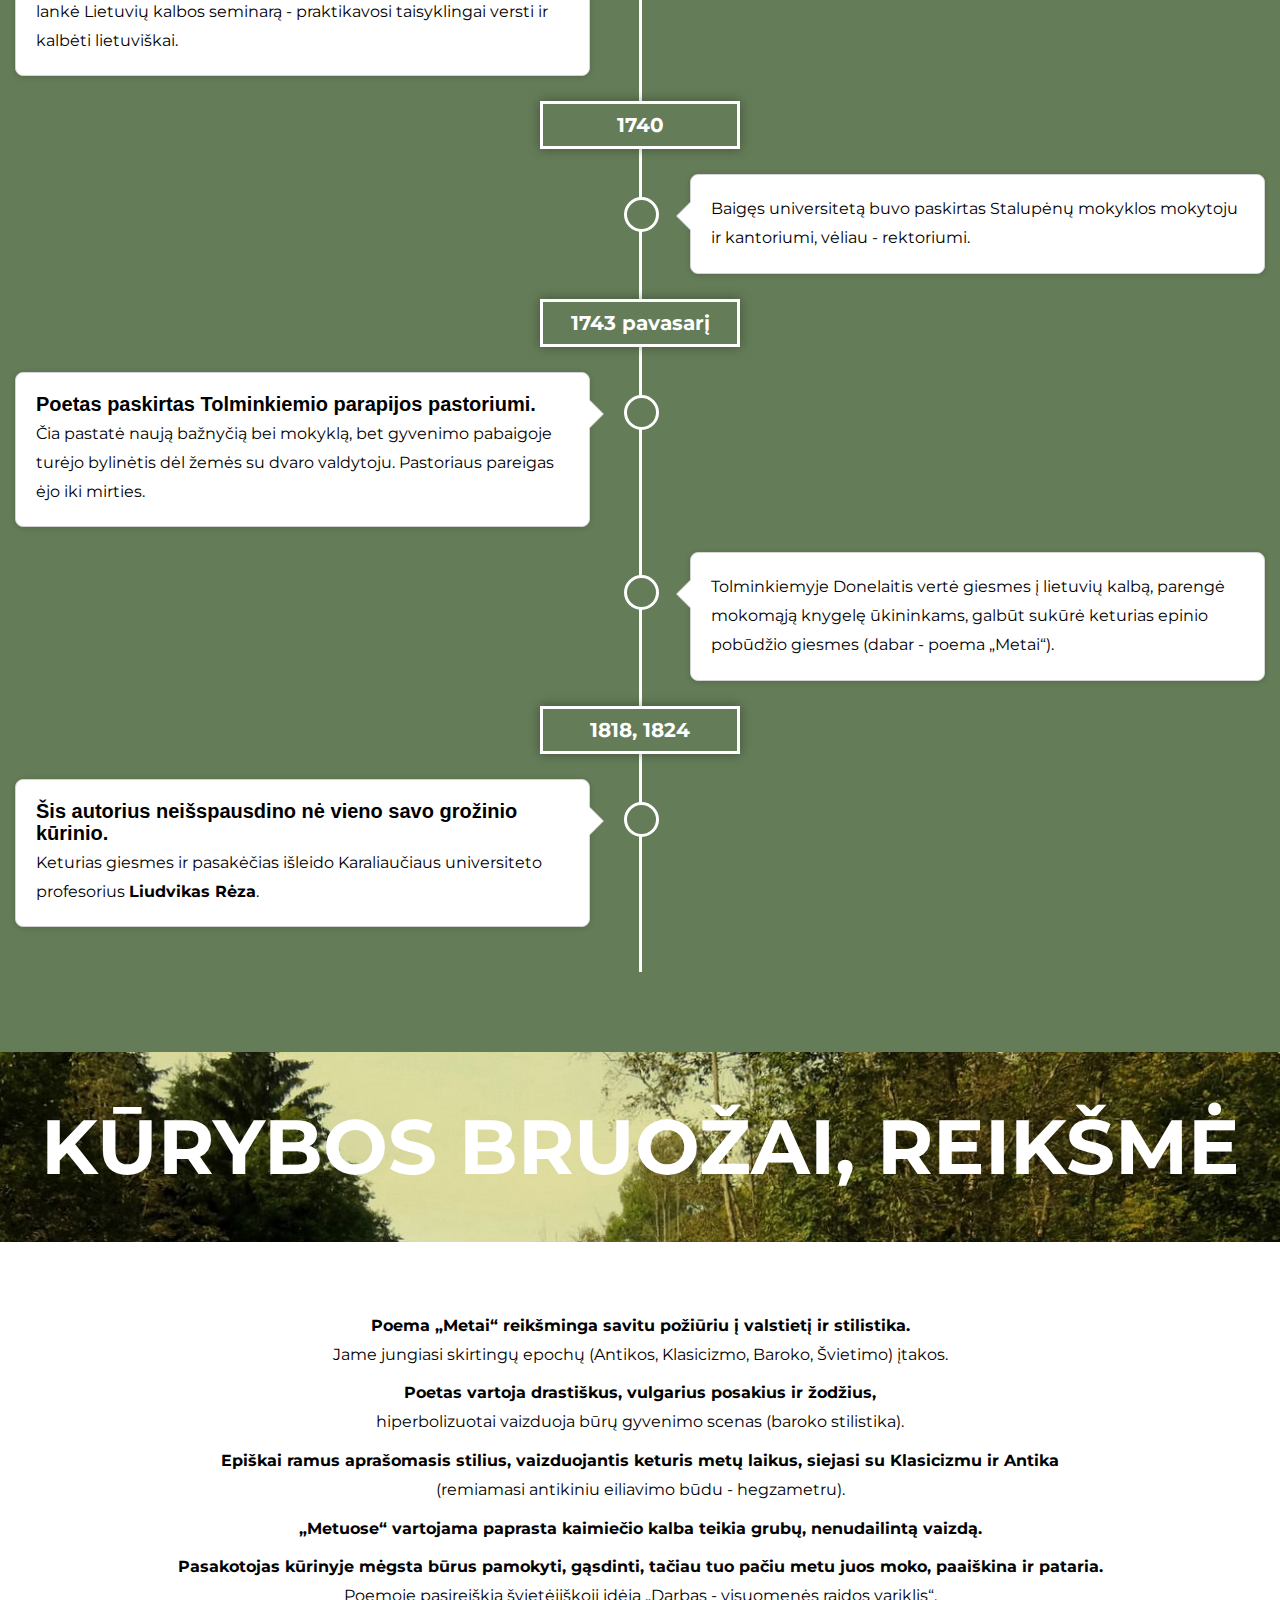
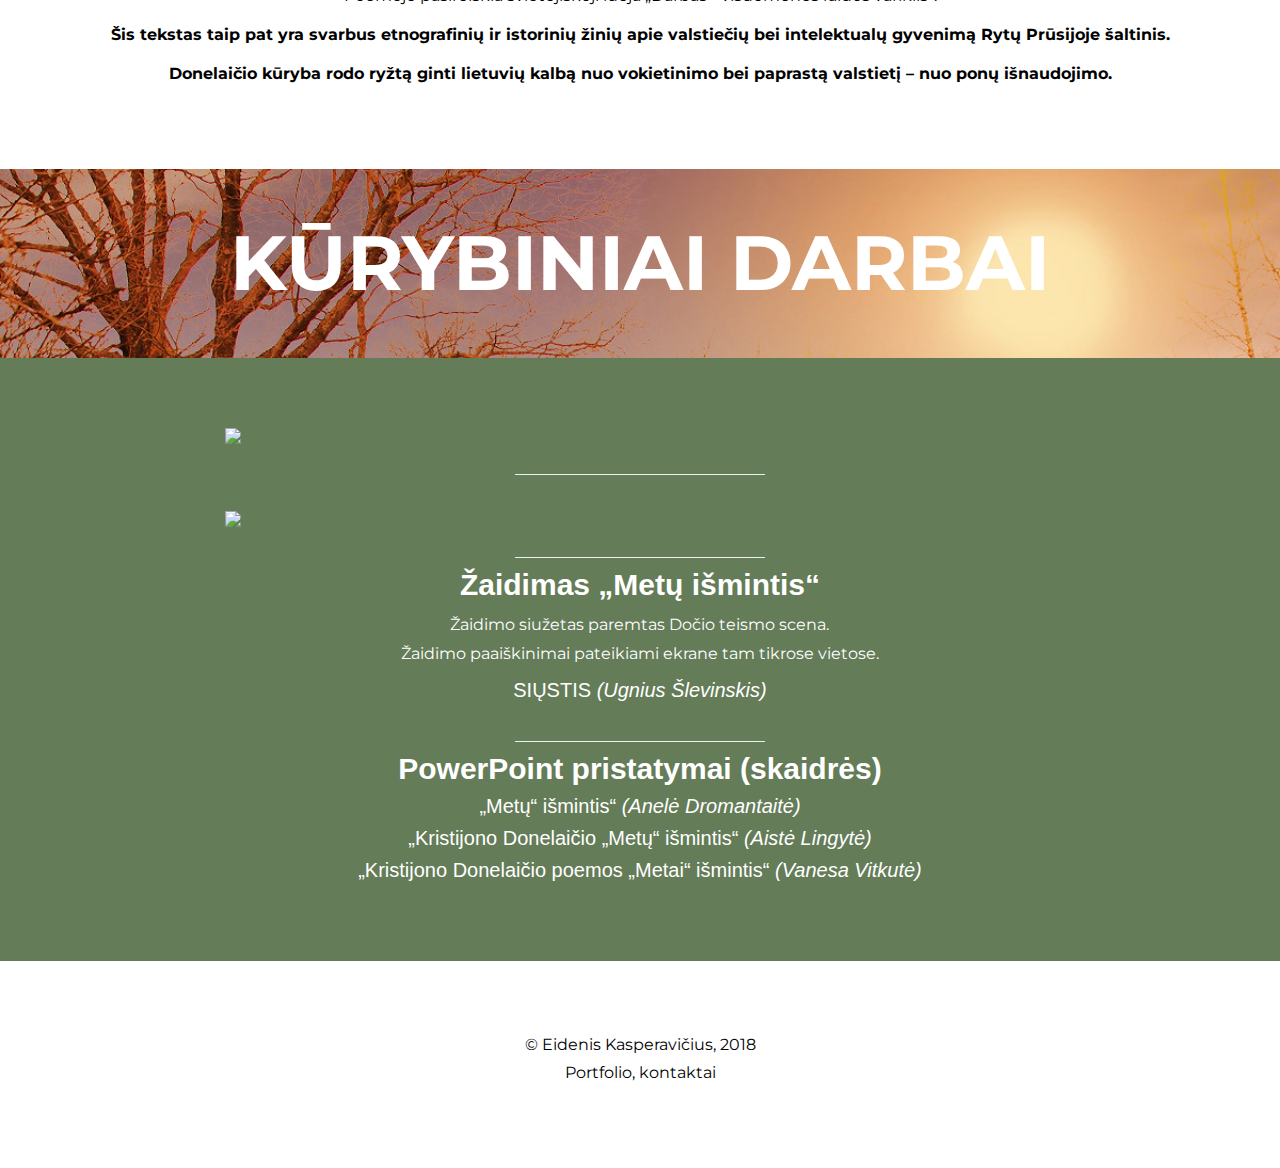
==== commit 5d54e1de: "OPEN GRAPH" ====
--- a/index.html
+++ b/index.html
@@ -18,7 +18,7 @@
   <meta name="msapplication-TileColor" content="#ffc40d">
   <meta name="msapplication-config" content="./icons/browserconfig.xml">
   <meta name="theme-color" content="#ffffff">
-  <meta property="og:image" content="./icons/apple-touch-icon.png">
+  <meta property="og:image" content="http://reformacija500.lt/wp-content/uploads/2016/12/Donelaitisx200.png">
   <meta property="og:description" content="Gargždų „Vaivorykštės“ gimnazijos mokinių kūrybinių darbų svetainė">
 
   <link rel="stylesheet" href="https://maxcdn.bootstrapcdn.com/bootstrap/3.3.7/css/bootstrap.min.css">
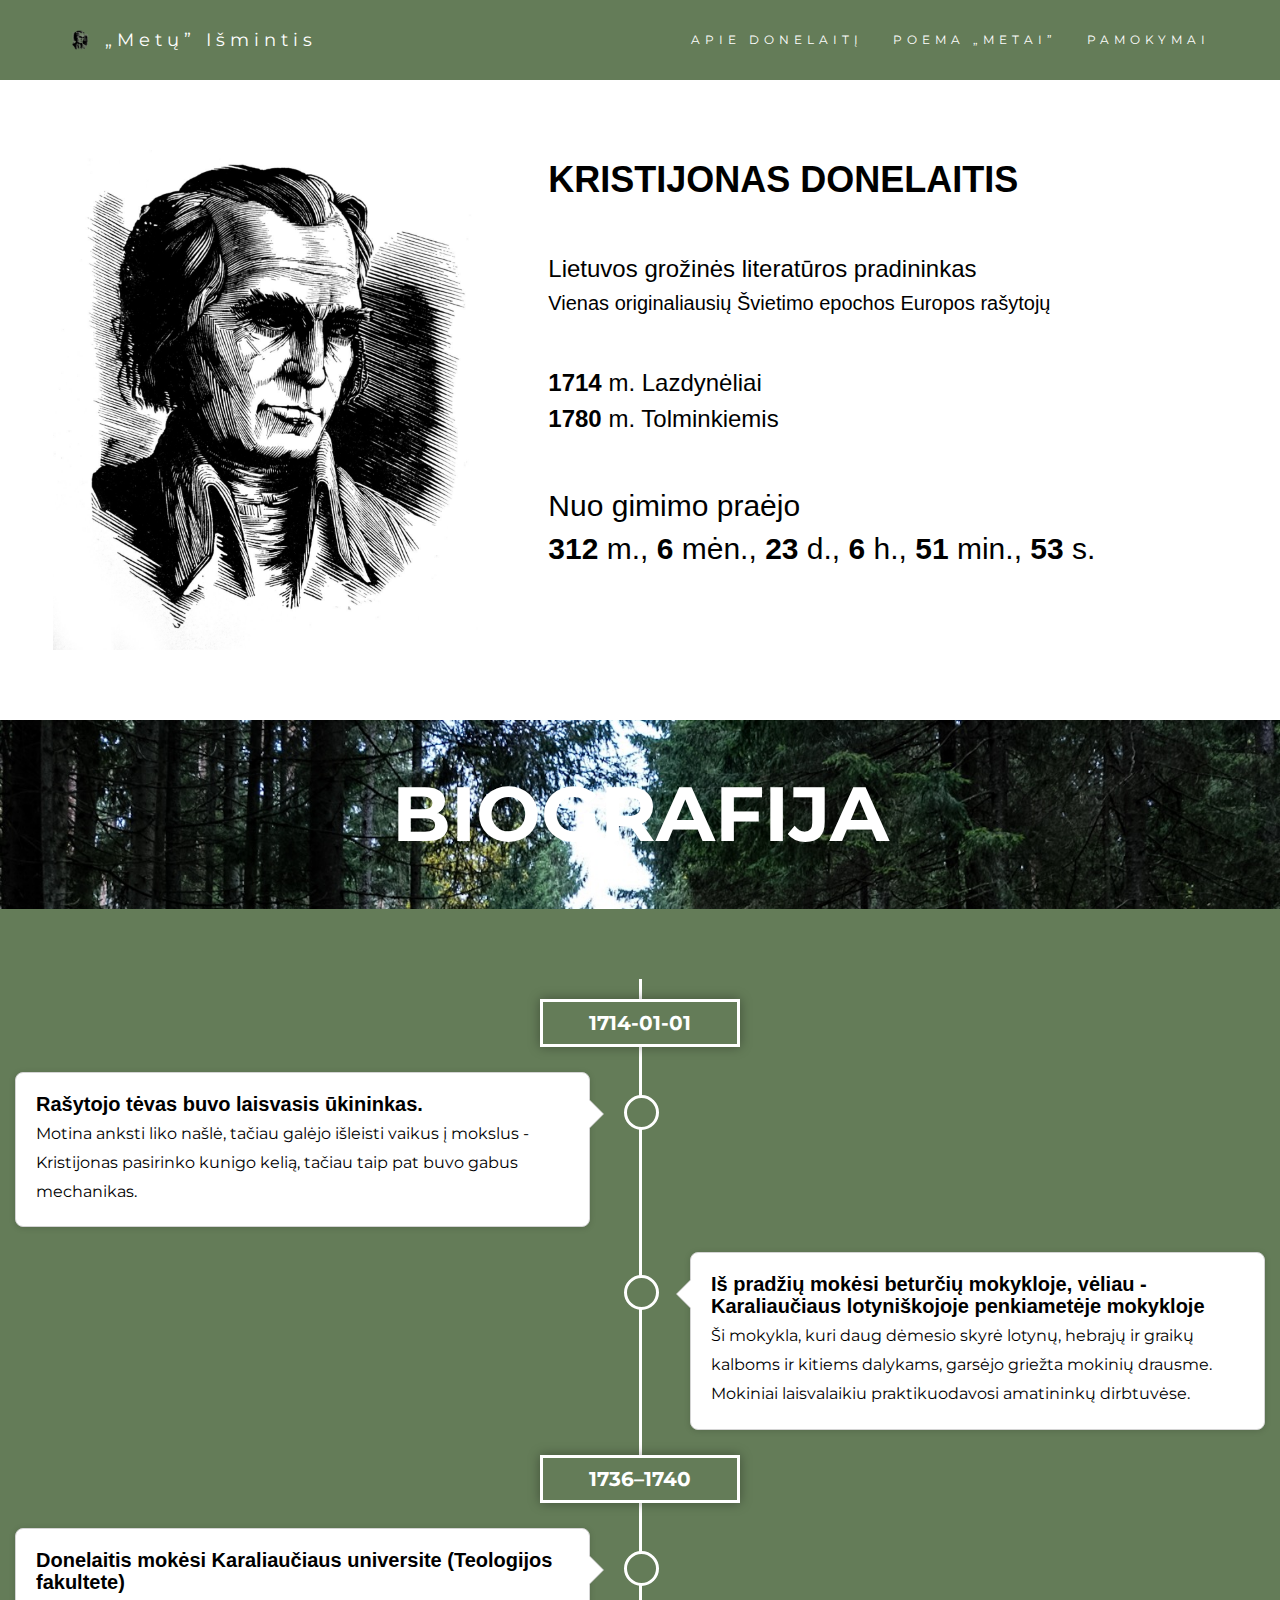
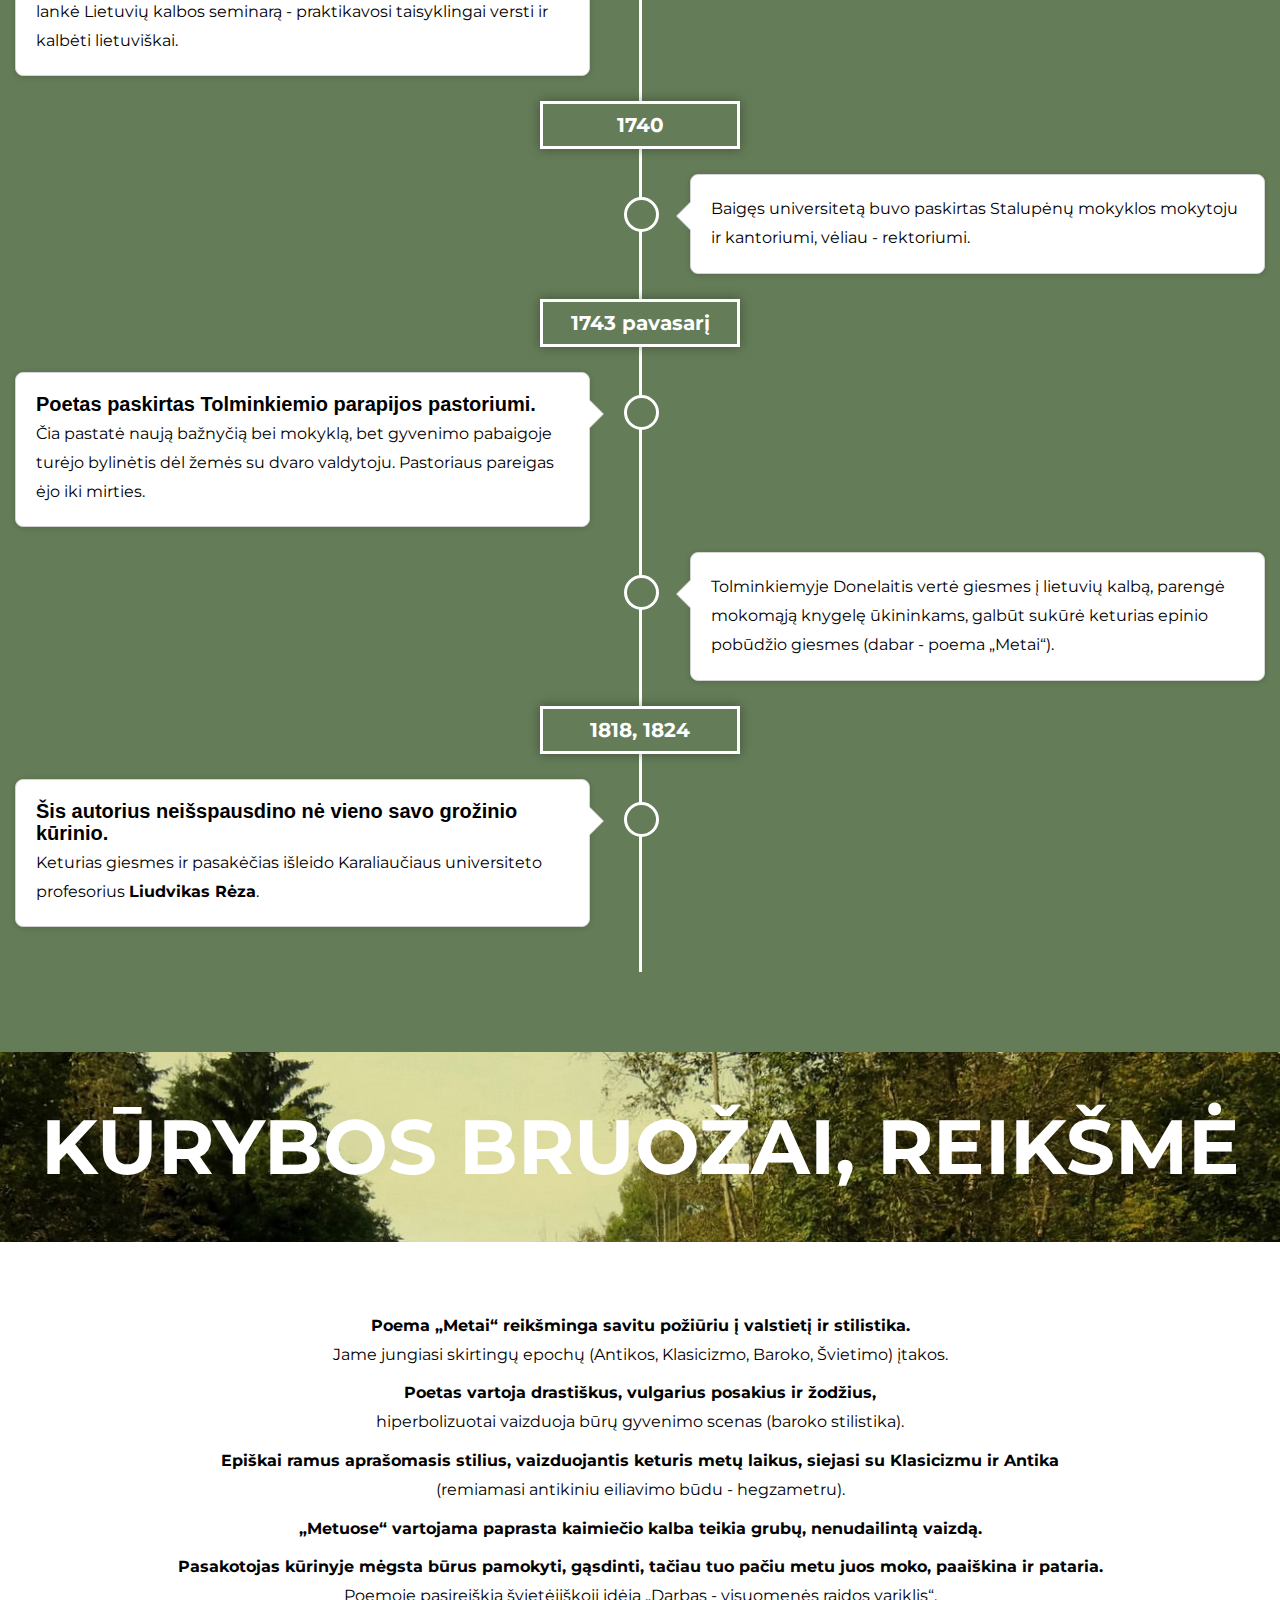
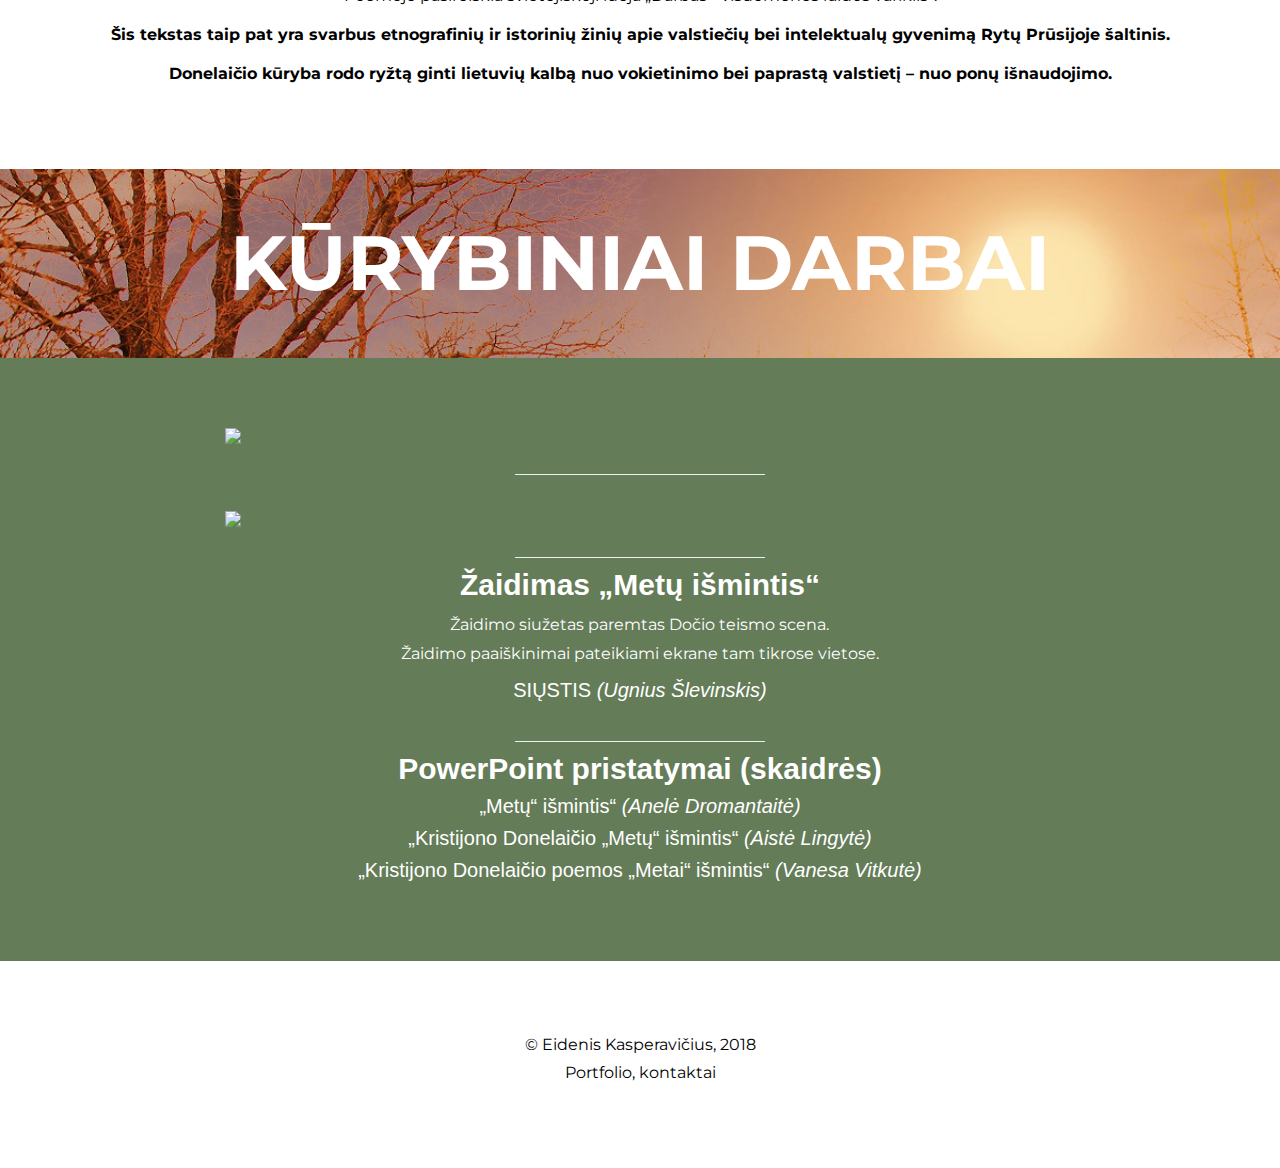
==== commit 9086b857: "OPEN GRAPH" ====
--- a/index.html
+++ b/index.html
@@ -18,7 +18,7 @@
   <meta name="msapplication-TileColor" content="#ffc40d">
   <meta name="msapplication-config" content="./icons/browserconfig.xml">
   <meta name="theme-color" content="#ffffff">
-  <meta property="og:image" content="http://reformacija500.lt/wp-content/uploads/2016/12/Donelaitisx200.png">
+  <meta property="og:image" content="http://www.šaltiniai.info/files/literatura/lf00/Tolminkiemio_vaizdas._Priekyje_%E2%80%93_klebon%C5%B3_na%C5%A1li%C5%B3_namas,_toliau_%E2%80%93_klebonija_ir_ba%C5%BEny%C4%8Dia,_F._O._Tecnerio_pie%C5%A1inys,_XIX_a._pab..LF0916.jpg">
   <meta property="og:description" content="Gargždų „Vaivorykštės“ gimnazijos mokinių kūrybinių darbų svetainė">
 
   <link rel="stylesheet" href="https://maxcdn.bootstrapcdn.com/bootstrap/3.3.7/css/bootstrap.min.css">
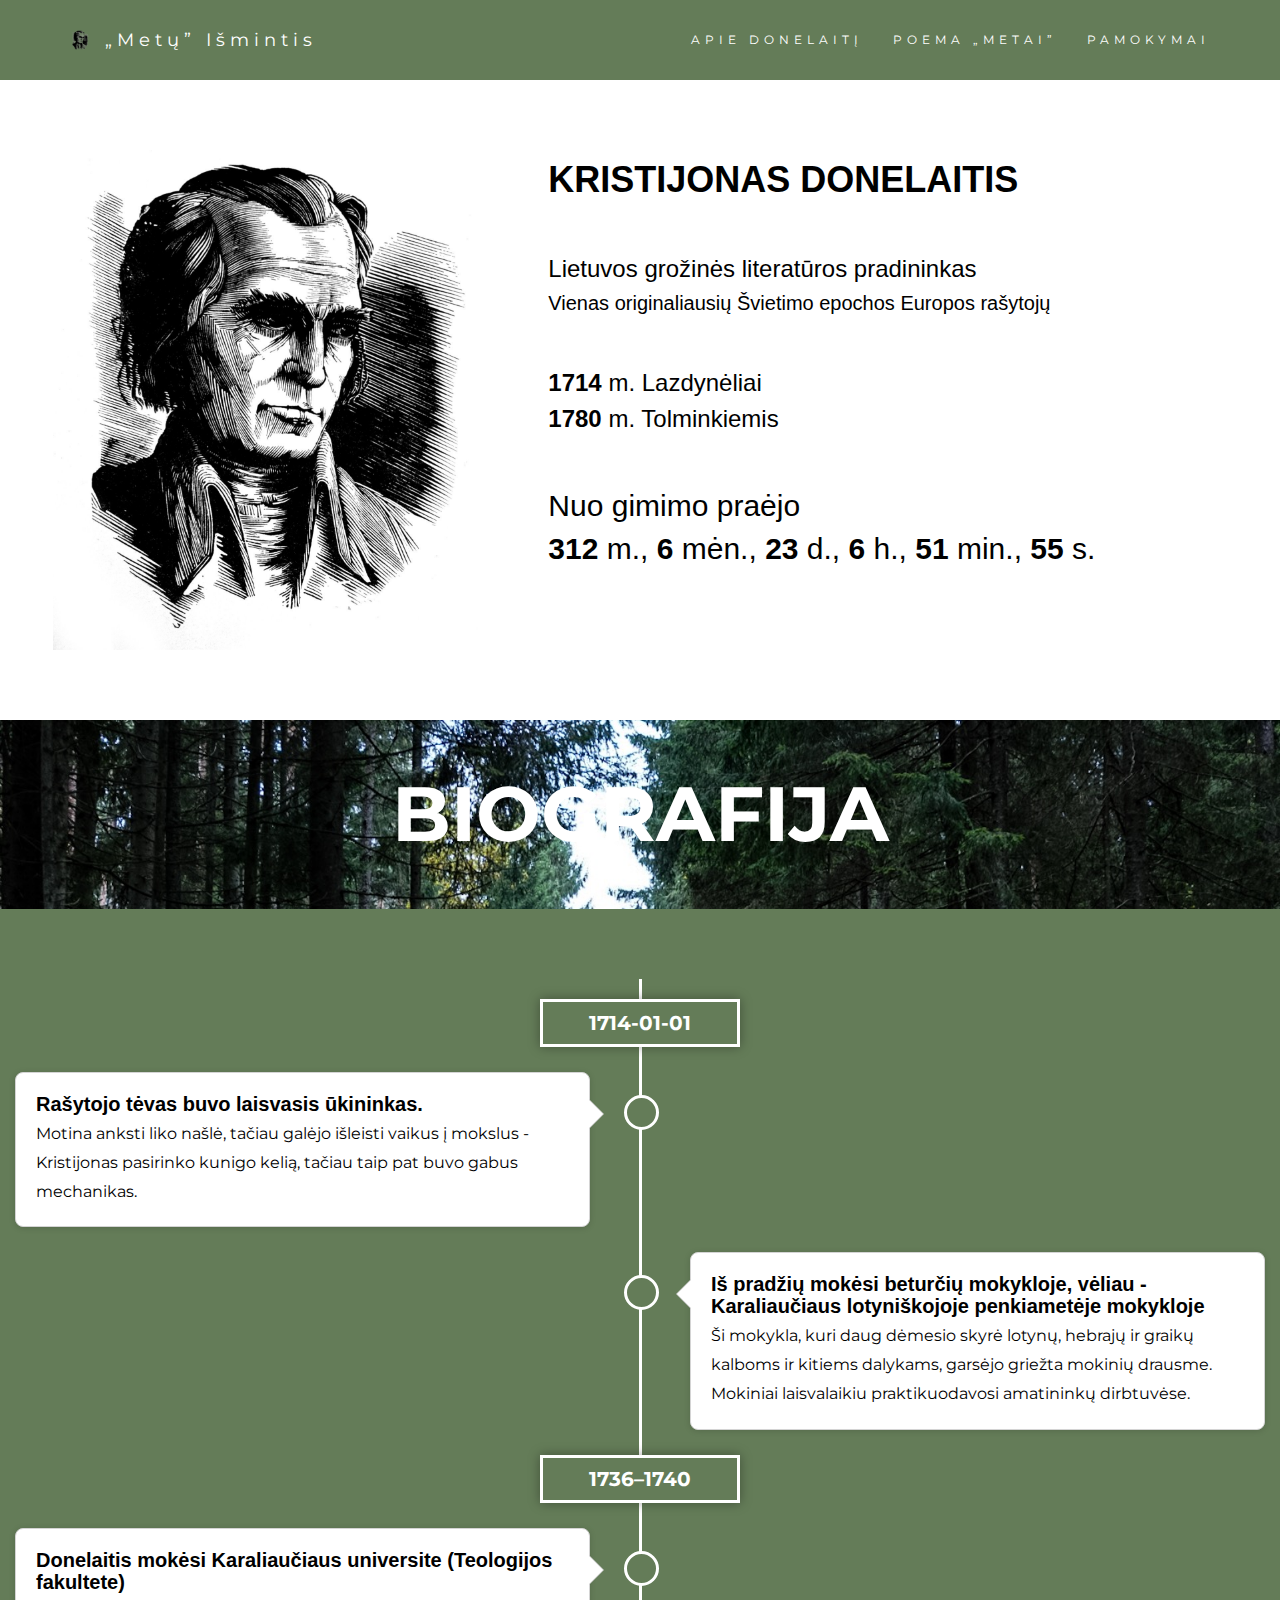
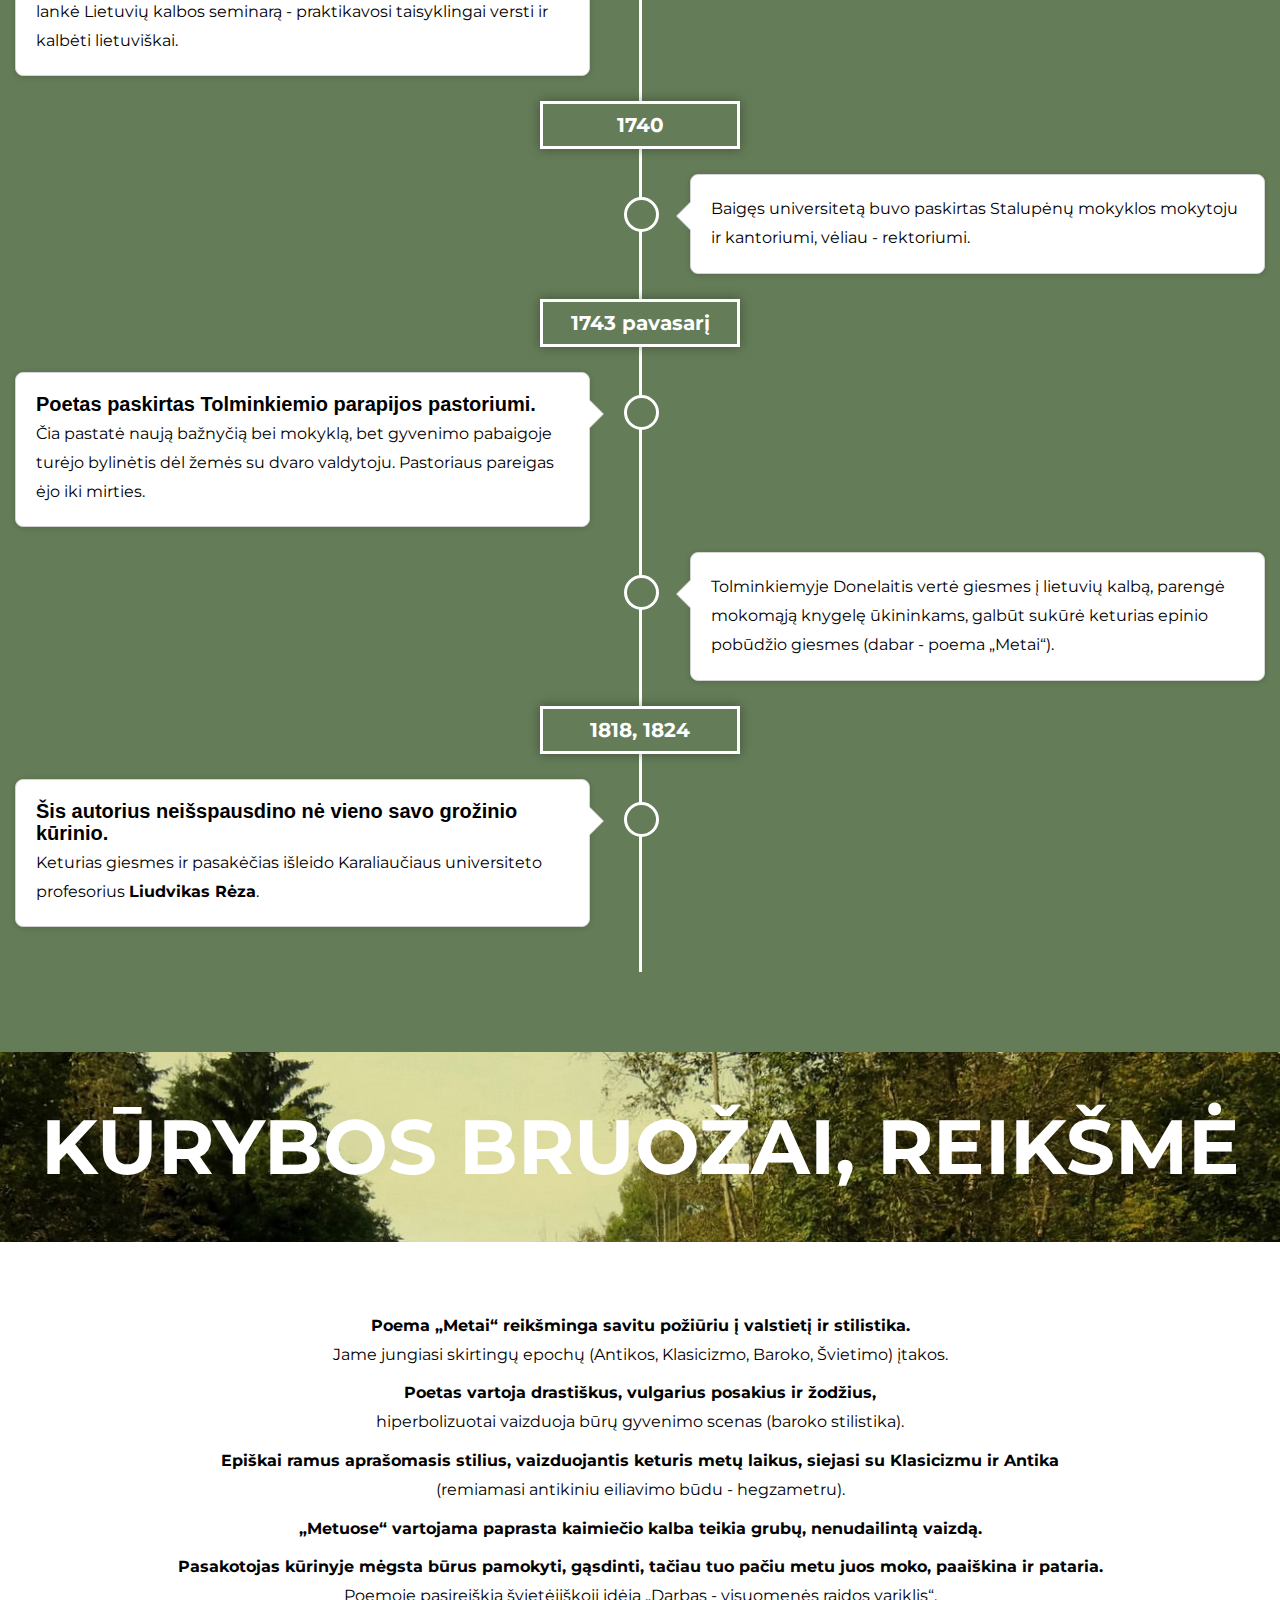
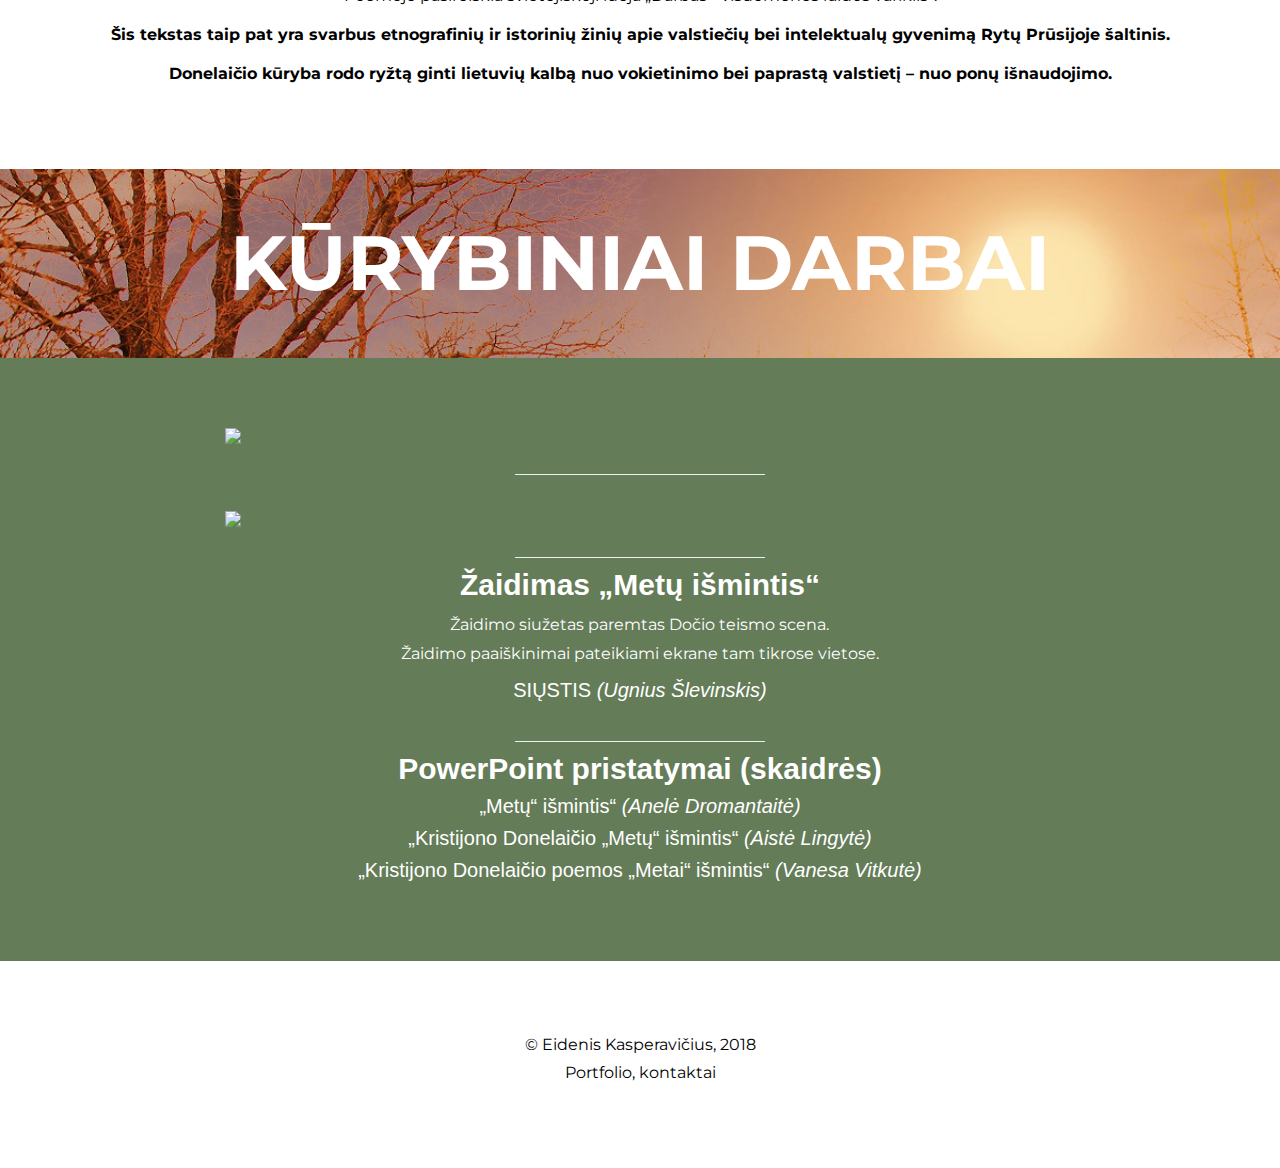
==== commit 47579e03: "OPEN GRAPH" ====
--- a/index.html
+++ b/index.html
@@ -18,7 +18,7 @@
   <meta name="msapplication-TileColor" content="#ffc40d">
   <meta name="msapplication-config" content="./icons/browserconfig.xml">
   <meta name="theme-color" content="#ffffff">
-  <meta property="og:image" content="http://www.šaltiniai.info/files/literatura/lf00/Tolminkiemio_vaizdas._Priekyje_%E2%80%93_klebon%C5%B3_na%C5%A1li%C5%B3_namas,_toliau_%E2%80%93_klebonija_ir_ba%C5%BEny%C4%8Dia,_F._O._Tecnerio_pie%C5%A1inys,_XIX_a._pab..LF0916.jpg">
+  <meta property="og:image" content="https://eidenisk.github.io/metai/icons/android-chrome-192x192.png">
   <meta property="og:description" content="Gargždų „Vaivorykštės“ gimnazijos mokinių kūrybinių darbų svetainė">
 
   <link rel="stylesheet" href="https://maxcdn.bootstrapcdn.com/bootstrap/3.3.7/css/bootstrap.min.css">
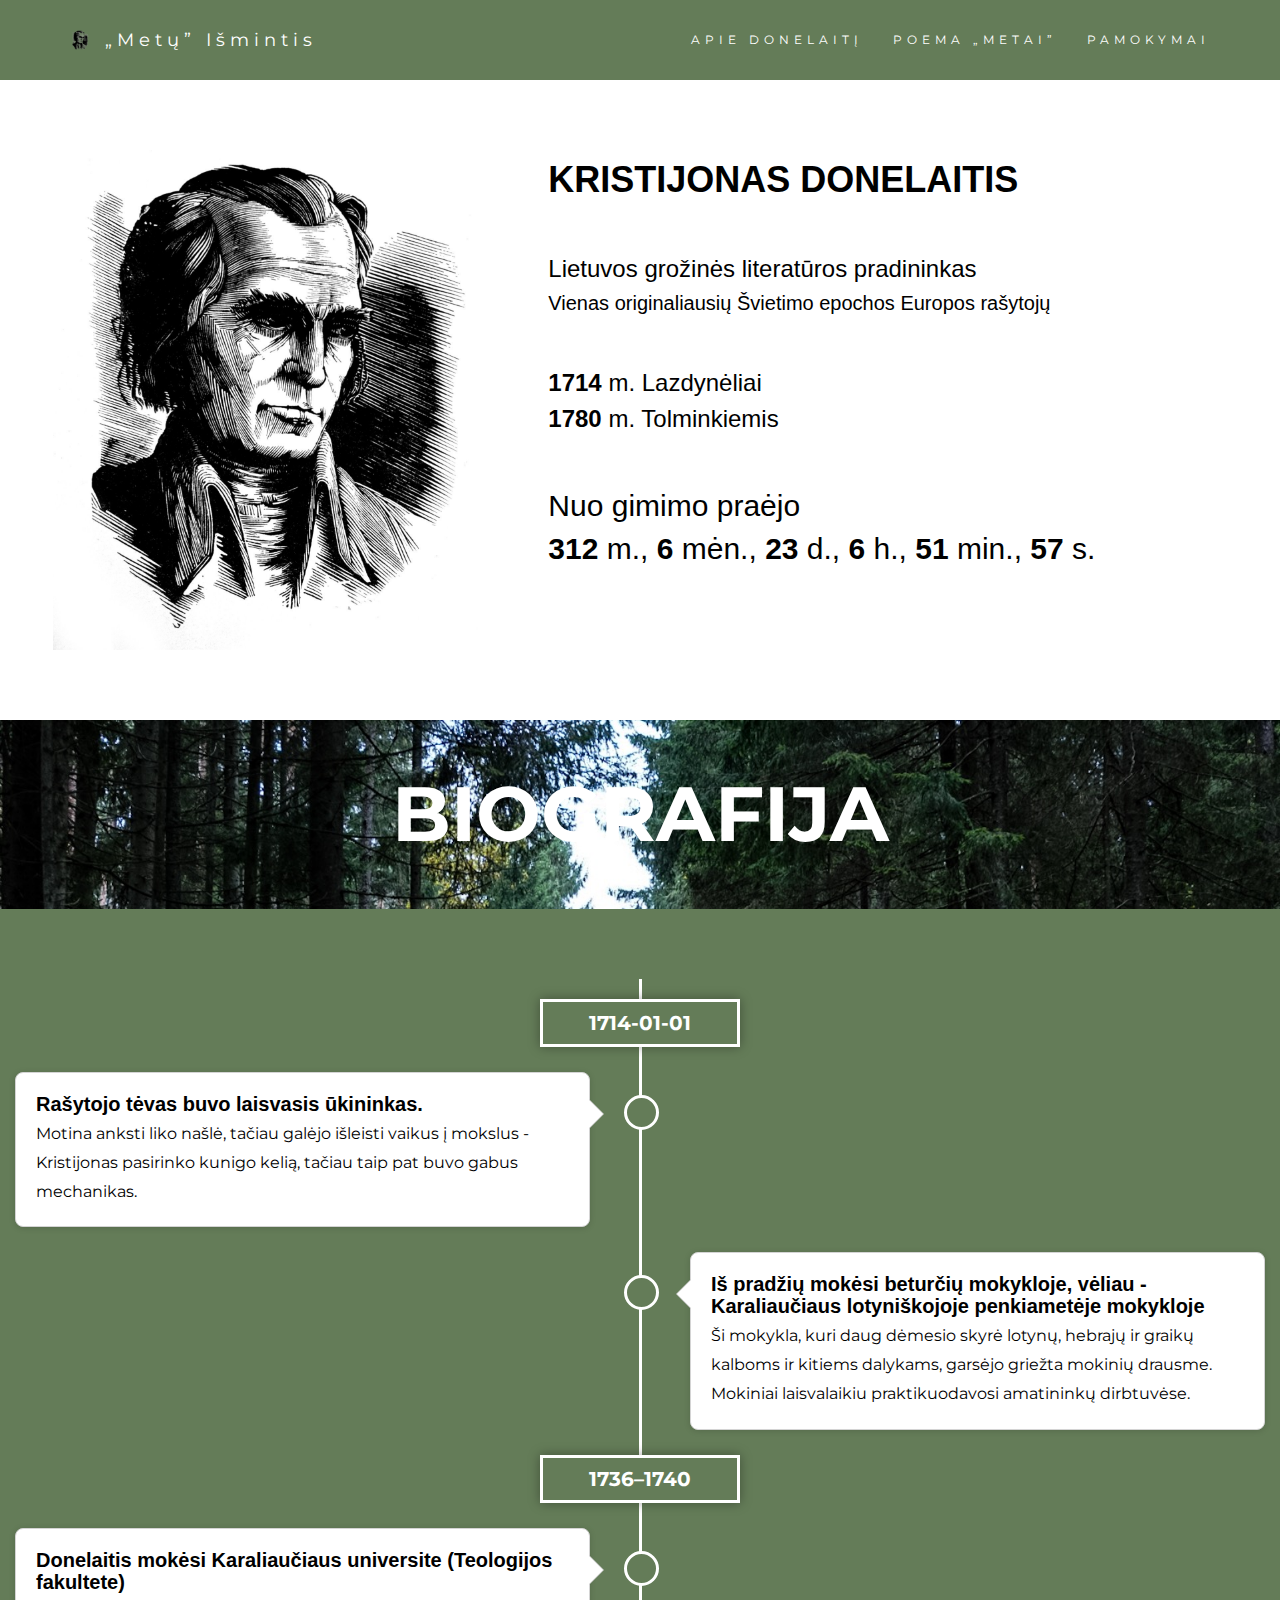
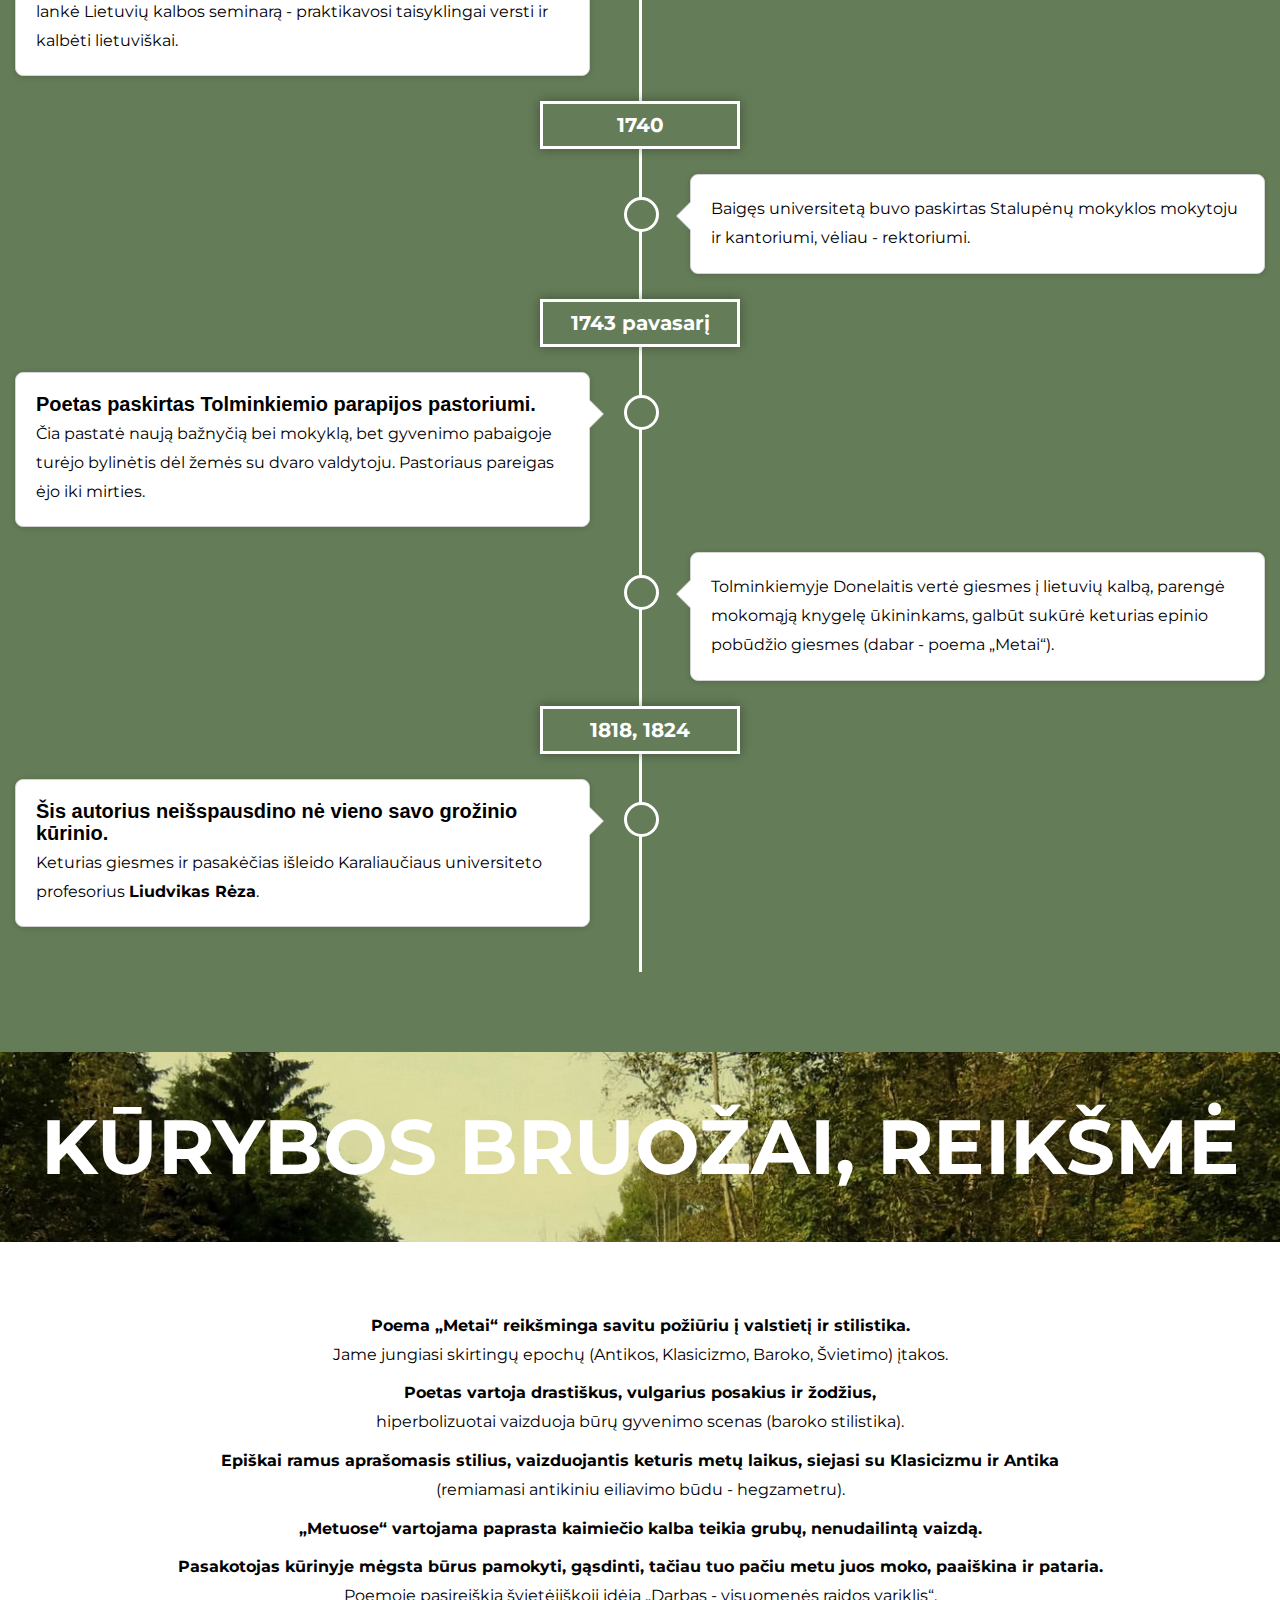
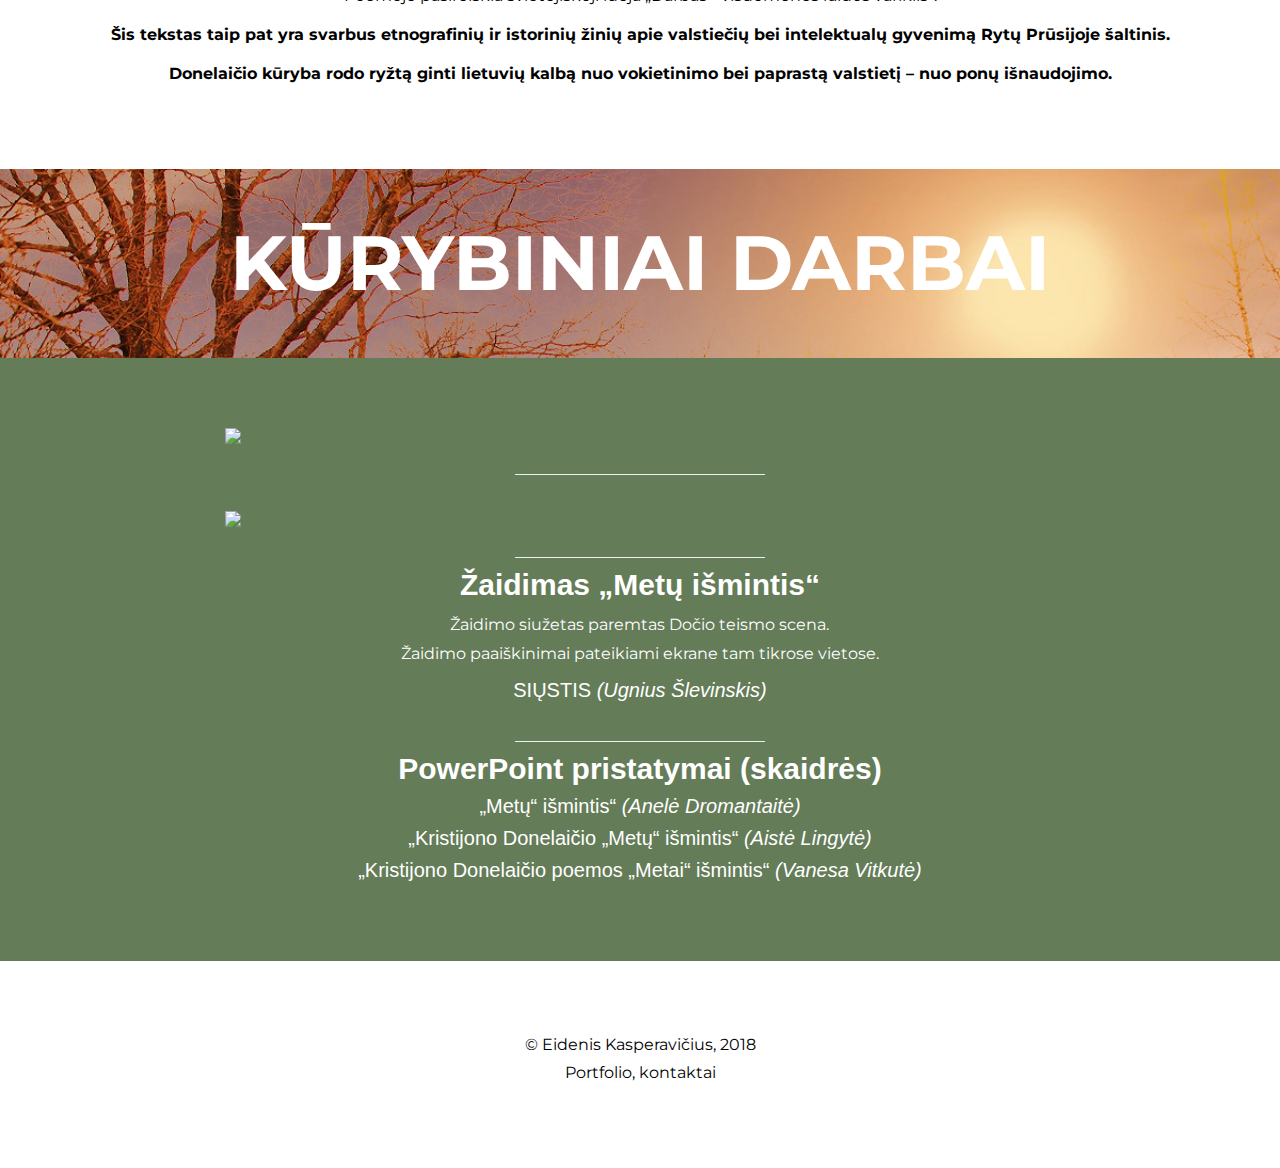
==== commit 2b913330: "OG" ====
--- a/index.html
+++ b/index.html
@@ -18,7 +18,7 @@
   <meta name="msapplication-TileColor" content="#ffc40d">
   <meta name="msapplication-config" content="./icons/browserconfig.xml">
   <meta name="theme-color" content="#ffffff">
-  <meta property="og:image" content="https://eidenisk.github.io/metai/icons/android-chrome-192x192.png">
+  <meta property="og:image" content="https://eidenisk.github.io/metai/icons/android-chrome-512x512.png">
   <meta property="og:description" content="Gargždų „Vaivorykštės“ gimnazijos mokinių kūrybinių darbų svetainė">
 
   <link rel="stylesheet" href="https://maxcdn.bootstrapcdn.com/bootstrap/3.3.7/css/bootstrap.min.css">
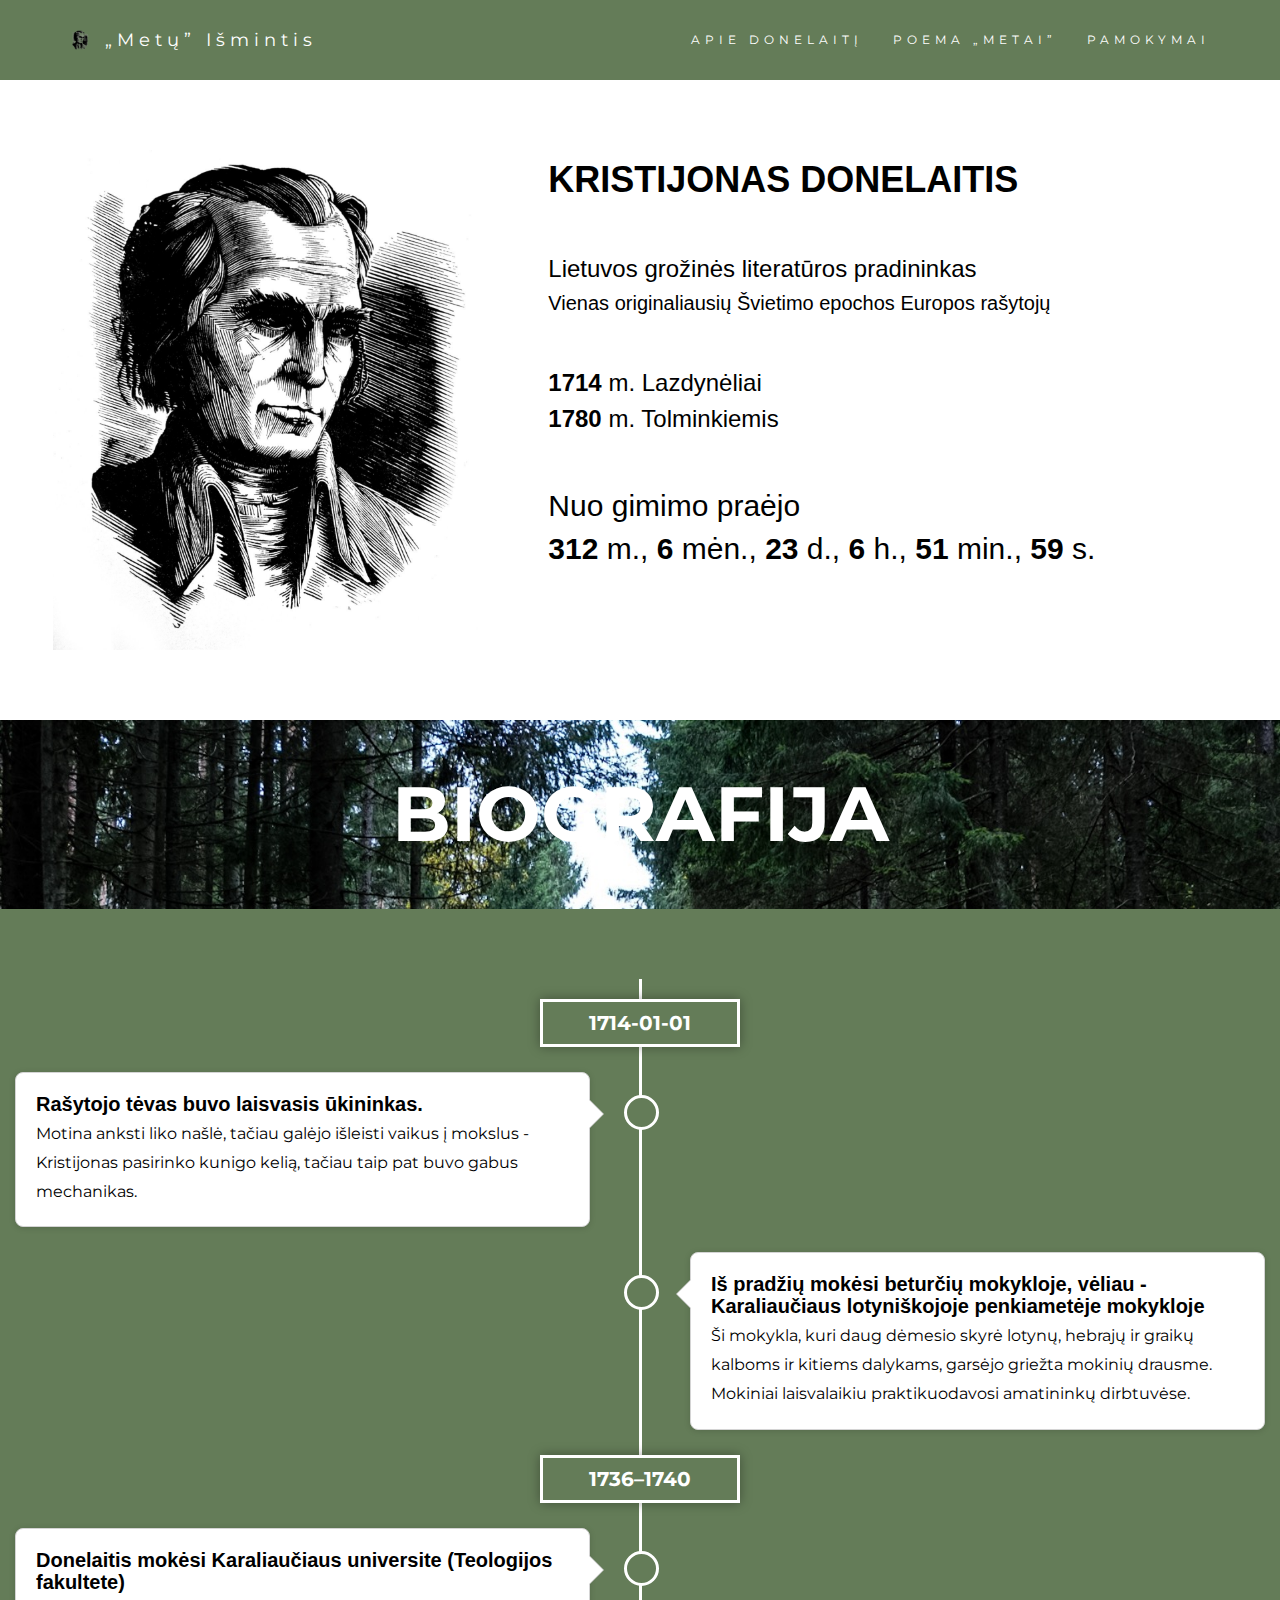
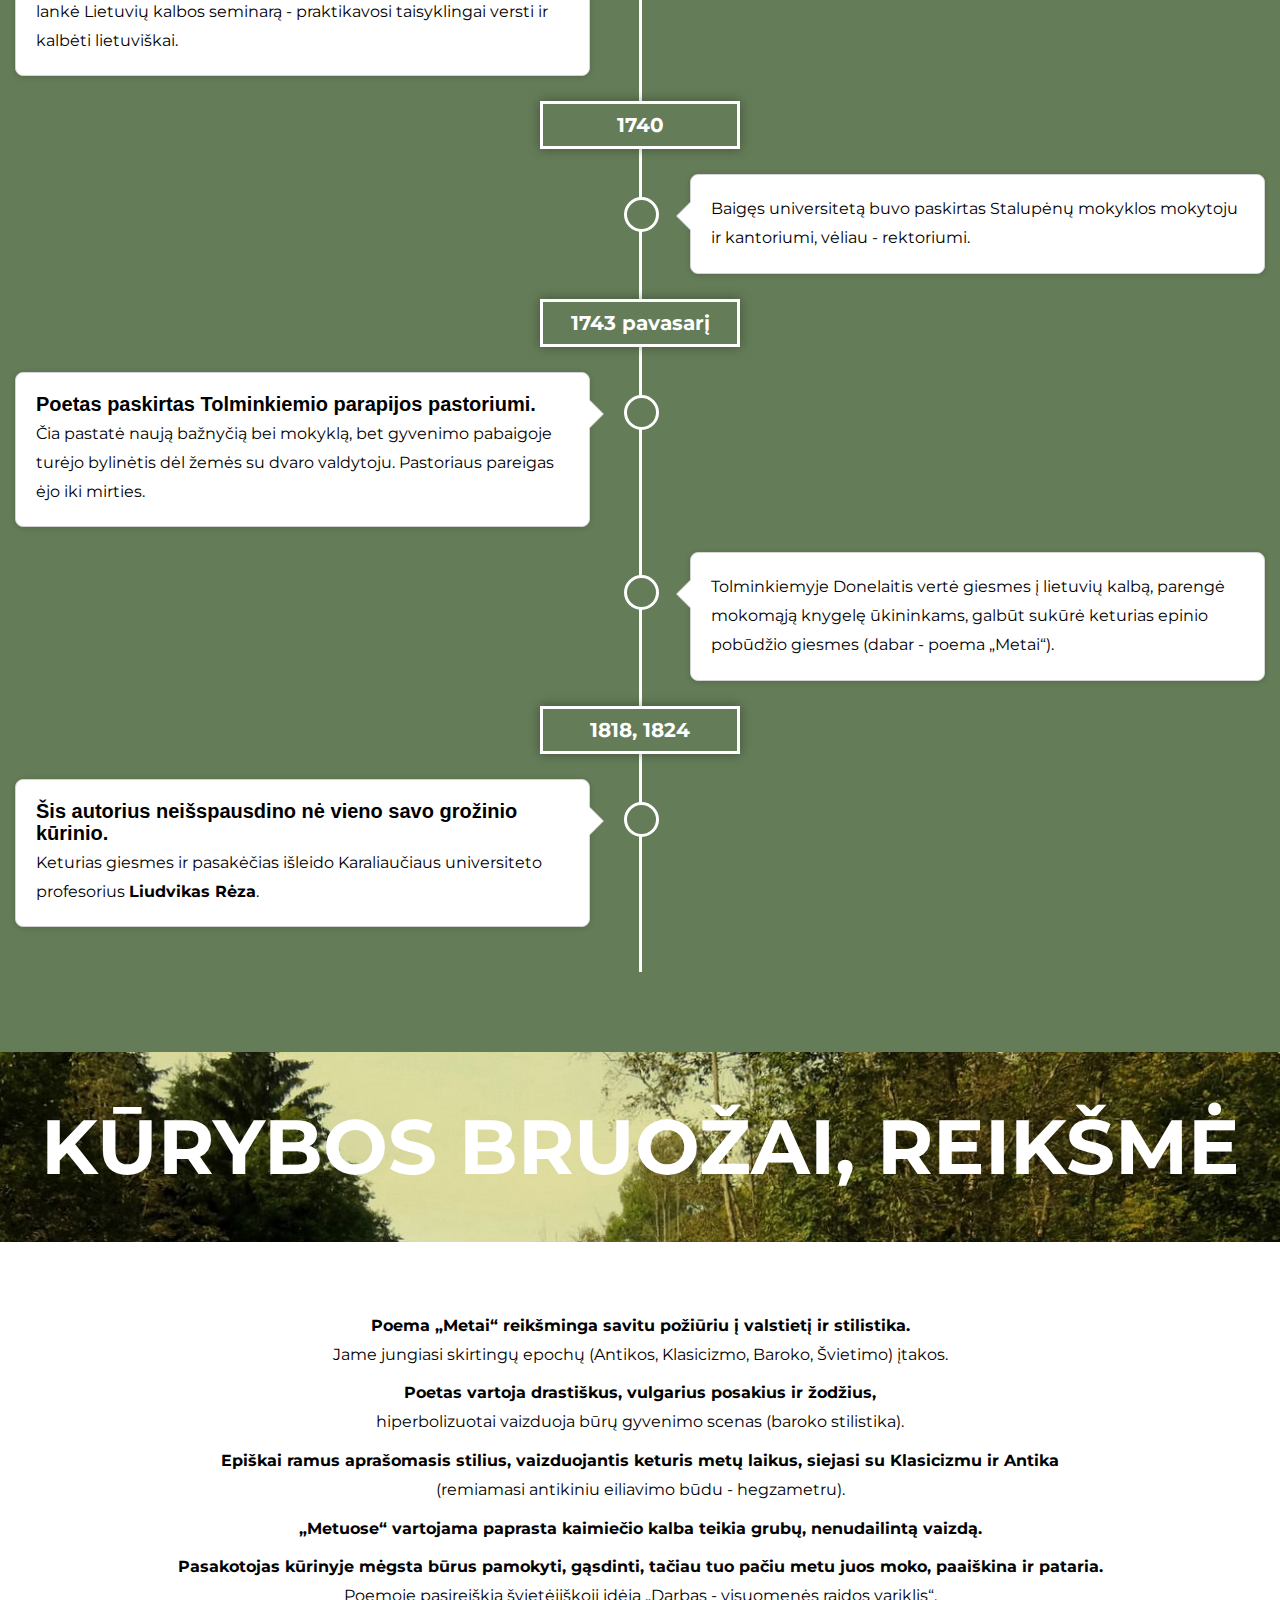
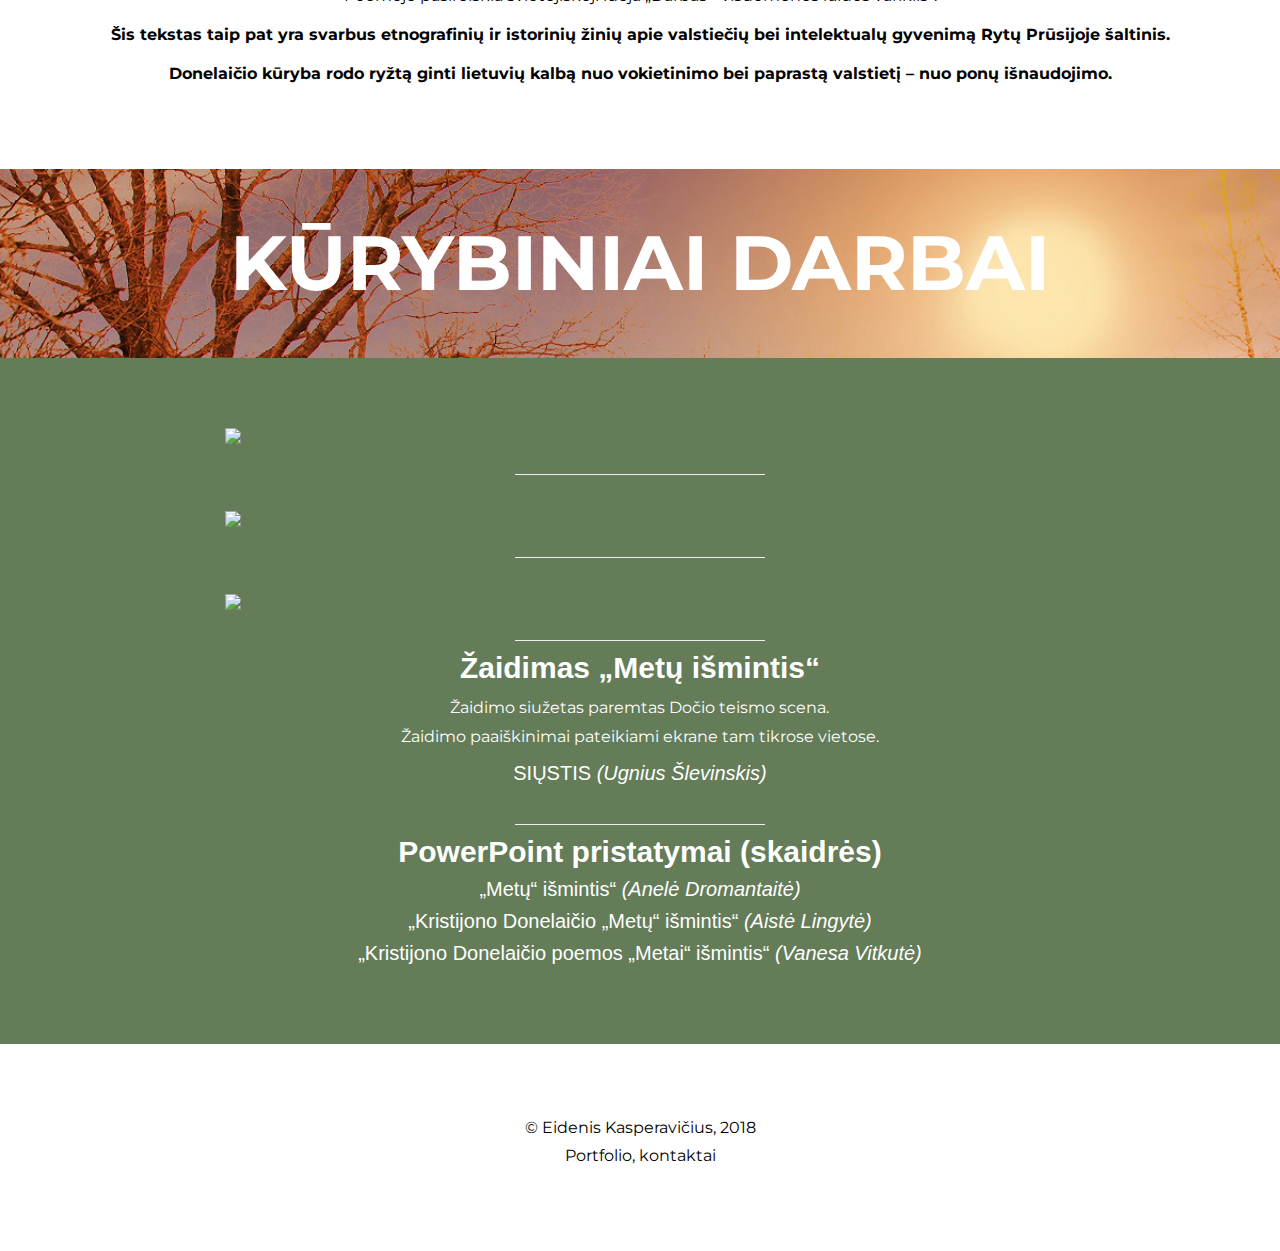
==== commit c7c87992: "oskaro projektas" ====
--- a/index.html
+++ b/index.html
@@ -220,6 +220,20 @@
     <div class="col-md-1"></div>
   </div>
   <hr class="proj-hr">
+  <br>
+  <div class="row">
+    <div class="col-md-1"></div>
+    <div class="col-md-10">
+      <div class="wrapper">
+          <div class="h_iframe">
+              <img class="ratio" src="http://placehold.it/16x9"/>
+              <iframe width="560" height="315" src="https://www.youtube.com/embed/6abqE6Yf6mE" frameborder="0" allow="accelerometer; autoplay; encrypted-media; gyroscope; picture-in-picture" allowfullscreen></iframe>
+          </div>
+      </div>
+    </div>
+    <div class="col-md-1"></div>
+  </div>
+  <hr class="proj-hr">
   <div class="row">
     <div class="col-md-2"></div>
     <div class="col-md-8 text-center">
